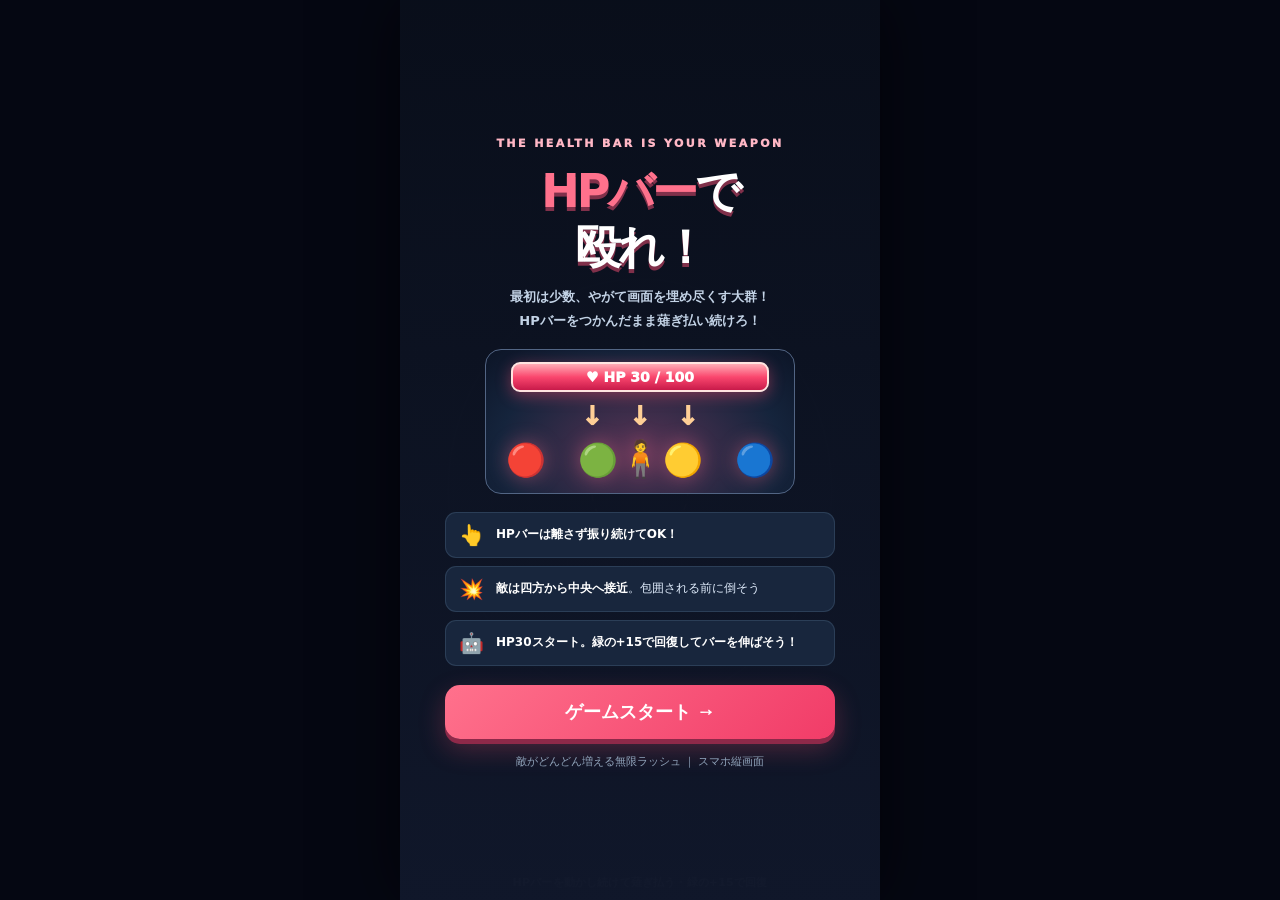
==== index.html @ 050513a8 "Replace fixed waves with escalating endless swarms and HP pickups" ====
<!doctype html>
<html lang="ja">
<head>
<meta charset="utf-8">
<meta name="viewport" content="width=device-width,initial-scale=1,minimum-scale=1,maximum-scale=1,user-scalable=no,viewport-fit=cover">
<meta name="theme-color" content="#0b1024">
<meta name="description" content="画面中央の主人公を四方八方から囲む36〜60体の敵を、上部HPバーをつかんで薙ぎ払う縦画面アクション。">
<title>HPバーで殴れ！</title>
<style>
:root{font-family:system-ui,-apple-system,"Hiragino Kaku Gothic ProN","Noto Sans JP",sans-serif;color-scheme:dark}
*{box-sizing:border-box;-webkit-tap-highlight-color:transparent}
html,body{margin:0;width:100%;height:100%;overflow:hidden;background:#050712}
body{display:grid;place-items:center}
.shell{width:min(100vw,480px);height:100vh;height:100dvh;position:relative;overflow:hidden;background:#10182b;isolation:isolate;touch-action:none;user-select:none;-webkit-user-select:none;box-shadow:0 0 65px #0009}
canvas{position:absolute;inset:0;display:block;width:100%;height:100%;touch-action:none}
.hud{position:absolute;z-index:3;top:0;left:0;right:0;padding:calc(env(safe-area-inset-top,0px) + 12px) 15px 0;pointer-events:none}
.hud-top{display:flex;justify-content:space-between;align-items:center;gap:8px}
.logo{font-weight:1000;letter-spacing:.03em;color:#fff3f3;font-size:16px;text-shadow:0 2px 0 #a63854}
.actions{display:flex;gap:7px;pointer-events:auto}
.icon{border:1px solid #6b7f9b80;background:#15243be6;border-radius:12px;color:#eef5ff;font-size:17px;width:40px;height:39px;cursor:pointer;touch-action:manipulation}
.icon:active{transform:scale(.94)}
.chips{display:flex;gap:5px;margin-top:8px;justify-content:space-between}
.chip{border:1px solid #506c896d;background:#0a1625bd;border-radius:9px;padding:5px 7px;font-size:11px;color:#a7bbd1;font-weight:850;white-space:nowrap}
.chip strong{color:#fff4e3;font-size:13px;font-variant-numeric:tabular-nums}
.bottom-hint{position:absolute;z-index:2;left:6px;right:6px;bottom:calc(env(safe-area-inset-bottom,0px) + 10px);font-size:11px;letter-spacing:.015em;color:#e4eafd8f;text-align:center;pointer-events:none;font-weight:750}
.toast{position:absolute;z-index:5;top:40%;left:12px;right:12px;text-align:center;color:#fff4c4;font-size:19px;font-weight:1000;text-shadow:0 2px 3px #111,0 0 18px #f36a9c;opacity:0;transition:opacity .15s;pointer-events:none}
.toast.show{opacity:1}
.overlay{position:absolute;z-index:10;inset:0;display:flex;justify-content:center;align-items:center;overflow-y:auto;background:linear-gradient(180deg,#090e1af7,#10172afa);padding:30px 20px calc(env(safe-area-inset-bottom,0px) + 22px)}
.overlay[hidden]{display:none}
.card{width:100%;max-width:390px;text-align:center}
.eyebrow{letter-spacing:.22em;color:#ffb7c5;font-size:11px;font-weight:950}
h1{font-size:clamp(33px,10.3vw,46px);line-height:1.22;letter-spacing:-.065em;margin:13px 0 10px;color:#fff;text-shadow:0 4px 0 #80304a}
h1 em{color:#ff718c;font-style:normal}
.tagline{color:#c3d3e6;font-size:13px;font-weight:750;line-height:1.8;margin:0 0 17px}
.preview{height:145px;max-width:310px;margin:0 auto 18px;border-radius:16px;background:radial-gradient(ellipse at 50% 70%,#583354,#15243c 65%,#0c1426);border:1px solid #526584;position:relative;overflow:hidden}
.preview-hp{height:30px;position:absolute;left:8%;right:8%;top:12px;border:2px solid #ffe4e0;border-radius:9px;background:linear-gradient(#ffadb6,#fa476e 50%,#c81a4a);box-shadow:0 4px 15px #eb476677;color:#fff;display:grid;place-items:center;font-weight:1000;font-size:14px}
.preview-arrow{position:absolute;left:50%;top:49px;transform:translateX(-50%);color:#ffcf96;font-weight:950;font-size:26px}
.preview-boss{position:absolute;bottom:9px;left:50%;transform:translateX(-50%);font-size:54px;filter:drop-shadow(0 0 10px #ff6f8b6a)}
.how{display:grid;gap:8px;margin-bottom:19px;text-align:left}
.how-row{display:flex;align-items:center;gap:10px;padding:10px;border-radius:11px;background:#18263d;border:1px solid #49617e66}
.how-row span{font-size:20px;width:30px;text-align:center}
.how-row p{margin:0;color:#dfebfb;font-size:12px;line-height:1.45}
.how-row strong{color:#fff}
.main-button{width:100%;border:0;border-radius:15px;padding:15px 10px;background:linear-gradient(135deg,#ff718c,#f13c68);color:#fff;font-weight:1000;font-size:18px;box-shadow:0 5px 0 #8e2949,0 10px 26px #ff527044;cursor:pointer;touch-action:manipulation}
.main-button:active{transform:translateY(3px);box-shadow:0 2px 0 #8e2949}
.main-button:focus-visible,.icon:focus-visible{outline:3px solid #fff;outline-offset:2px}
.sub{font-size:11px;line-height:1.65;color:#91a5bc;margin:14px 0 0}
.result-title{font-size:36px;font-weight:1000;margin:12px 0 8px}
.result-score{font-size:52px;color:#ffd18b;font-weight:1000;font-variant-numeric:tabular-nums;margin:0 0 14px}
.result-detail{font-size:14px;line-height:1.9;color:#d6e4f2;margin:0 0 22px}
@media(max-height:650px){.overlay{align-items:flex-start;padding-top:23px}.preview{height:102px;margin-bottom:10px}.preview-boss{font-size:37px}.preview-arrow{top:36px;font-size:20px}.preview-hp{height:23px;font-size:11px;top:8px}h1{font-size:33px;margin:7px 0}.tagline{margin-bottom:10px}.how{gap:5px;margin-bottom:13px}.how-row{padding:7px}.sub{margin-top:10px}}
@media(prefers-reduced-motion:reduce){.toast{transition:none}}
</style>
</head>
<body>
<main class="shell" id="shell" aria-label="HPバーで殴れ！">
<canvas id="game" aria-label="画面上部のHPバーを指でつかんで、中央の主人公を囲む敵の大群を薙ぎ払うゲーム"></canvas>
<header class="hud" id="hud" hidden>
  <div class="hud-top"><div class="logo">HPバーで殴れ！</div><div class="actions">
    <button class="icon" id="sound" aria-label="効果音切替">♪</button>
    <button class="icon" id="pause" aria-label="一時停止">Ⅱ</button>
  </div></div>
  <div class="chips"><div class="chip">撃破 <strong id="time">0</strong> 体</div><div class="chip" id="stage-chip">STAGE <strong id="stage">1/5</strong></div><div class="chip">敵 <strong id="enemy-count">0</strong> 体</div></div>
</header>
<div class="bottom-hint" id="foot">HPバーを動かし続けて薙ぎ払う・緑の+15で回復</div>
<div class="toast" id="toast" role="status" aria-live="polite"></div>
<section class="overlay" id="menu" aria-labelledby="title">
 <div class="card">
  <div class="eyebrow">THE HEALTH BAR IS YOUR WEAPON</div>
  <h1 id="title"><em>HPバー</em>で<br>殴れ！</h1>
  <p class="tagline">最初は少数、やがて画面を埋め尽くす大群！<br>HPバーをつかんだまま薙ぎ払い続けろ！</p>
  <div class="preview" aria-hidden="true"><div class="preview-hp">♥ HP 30 / 100</div><div class="preview-arrow">↓　↓　↓</div><div class="preview-boss" style="font-size:32px;bottom:10px;white-space:nowrap">🔴　🟢<span style="font-size:36px">🧍</span>🟡　🔵</div></div>
  <div class="how">
   <div class="how-row"><span>👆</span><p><strong>HPバーは離さず振り続けてOK！</strong></p></div>
   <div class="how-row"><span>💥</span><p><strong>敵は四方から中央へ接近</strong>。包囲される前に倒そう</p></div>
   <div class="how-row"><span>🤖</span><p><strong>HP30スタート。緑の+15で回復してバーを伸ばそう！</strong></p></div>
  </div>
  <button class="main-button" id="start">ゲームスタート →</button>
  <p class="sub">敵がどんどん増える無限ラッシュ ｜ スマホ縦画面</p>
 </div>
</section>
<section class="overlay" id="result" hidden aria-live="polite">
 <div class="card">
  <div class="eyebrow" id="result-label">BATTLE COMPLETE</div>
  <div class="result-title" id="result-title">撃破成功！</div>
  <div class="result-score" id="score">0</div>
  <p class="result-detail" id="result-detail"></p>
  <button class="main-button" id="retry">もう一度あそぶ →</button>
  <p class="sub" id="best"></p>
 </div>
</section>
<section class="overlay" id="paused" hidden>
 <div class="card"><div class="eyebrow">PAUSED</div><div class="result-title">一時停止</div>
 <p class="result-detail">HPバーは画面上部に戻っています。</p>
 <button class="main-button" id="resume">戦闘に戻る →</button></div>
</section>
</main>
<script>
(() => {
"use strict";
const $ = (id) => document.getElementById(id);
const canvas = $("game");
const shell = $("shell");
const ctx = canvas.getContext("2d",{alpha:false});
const clamp=(v,min,max)=>Math.max(min,Math.min(max,v));
const lerp=(a,b,t)=>a+(b-a)*t;
const TAU=Math.PI*2;
const rand=(a,b)=>a+Math.random()*(b-a);
// 経過時間によって段階的に敵の補充速度と同時出現上限を増やす。最終段階以降は無限。
const WAVES=[
 {name:"群れの予兆",from:0, interval:.72,batch:3,cap:48,speed:.034},
 {name:"敵が押し寄せる",from:18,interval:.62,batch:5,cap:70,speed:.040},
 {name:"止まらない大群",from:40,interval:.51,batch:6,cap:90,speed:.046},
 {name:"包囲の嵐",from:68,interval:.44,batch:7,cap:115,speed:.052},
 {name:"無限ラッシュ",from:100,interval:.38,batch:8,cap:135,speed:.056}
];
const TYPES={
 runner:{color:"#75c6ff",label:"高速",hp:42,speed:1.15,damage:3},
 gunner:{color:"#ff6b8b",label:"砲撃",hp:48,speed:.67,damage:4},
 medic:{color:"#b993ff",label:"回復",hp:55,speed:.6,damage:3},
 guard:{color:"#ffd07a",label:"装甲",hp:90,speed:.88,damage:4}
};
const MAX_HP=100;
const START_HP=30;
let W=390,H=844,dpr=1,last=0,mode="menu",g=null,audio=null,sound=true,toastUntil=0,best=0;
try{best=Number(localStorage.getItem("hpbar-surround-best"))||0;}catch{}

// プレイヤーを戦場の中心に固定し、上部のHPバーに手が届く領域を確保する。
function center(){return {x:W/2,y:H*.545};}
function homeY(){return clamp(H*.17,125,150);}
function barWidth(){return Math.min(W-34,101+(g.hp/100)*Math.min(232,W*.58));}
function ringRadii(){return {x:W*.425,y:Math.min(H*.25,Math.max(93,H*.545-homeY()-75))};}
function living(){return g.enemies.filter(e=>e.hp>0);}
function remaining(){return g.enemies.length;}

// 四方八方の外周から不規則な間隔で生み出す。生存敵数はあらかじめ決めない。
function createEnemy(angle){
 const id=g.nextEnemyId++;
 const choice=Math.random();
 const kind=choice<.64?"runner":choice<.83?"gunner":choice<.94?"guard":"medic";
 const config=TYPES[kind],maxHp=config.hp+g.wave*5;
 const enemy={id,kind,angle,radius:1.19+rand(0,.22),
  hp:maxHp,maxHp,phase:rand(0,TAU),invuln:0,flash:0,
  nextAction:rand(2.2,4.4),x:0,y:0};
 positionEnemy(enemy);
 return enemy;
}

// 同じ方向に群れが固まる瞬間と、全周から押し寄せる瞬間を交互に作る。
function spawnBatch(){
 const stage=WAVES[g.wave];
 if(remaining()>=stage.cap)return;
 const cluster=rand(0,TAU),isCluster=g.spawnBatchIndex%3!==0;
 for(let i=0;i<stage.batch&&remaining()<stage.cap;i++){
  const angle=isCluster?cluster+rand(-.60,.60):rand(0,TAU);
  g.enemies.push(createEnemy(angle));
  g.spawned++;
 }
 g.spawnBatchIndex++;
 g.peakAlive=Math.max(g.peakAlive,remaining());
}

// 敵は中央の主人公に向かって前進し、画面外へ飛び出さない。
function positionEnemy(e){
 const c=center(),r=ringRadii(),sway=Math.sin((g?.elapsed||0)*1.1+e.phase)*.014;
 const ring=e.radius+sway;
 e.x=clamp(c.x+Math.cos(e.angle)*r.x*ring,10,W-10);
 e.y=clamp(c.y+Math.sin(e.angle)*r.y*ring,homeY()+58,H-22);
}

// 端末回転・画面サイズ変更時にUIと敵の包囲円を再配置する。
function resize(){
 const rect=shell.getBoundingClientRect();
 W=Math.max(200,rect.width);H=Math.max(360,rect.height);
 dpr=Math.min(devicePixelRatio||1,2.5);
 canvas.width=Math.round(W*dpr);canvas.height=Math.round(H*dpr);
 ctx.setTransform(dpr,0,0,dpr,0,0);
 if(g){
  g.hero=center();g.bar.x=W/2;g.bar.y=homeY();g.bar.grabbed=false;g.bar.pointerId=null;
  g.enemies.forEach(positionEnemy);
 }
}
window.addEventListener("resize",resize,{passive:true});
resize();

// 外部素材を使わず、端末の音声再生制限に合わせて効果音を生成する。
function tone(freq,length=.1,type="triangle",volume=.07,end=0){
 if(!sound||!audio)return;
 try{
  const now=audio.currentTime,osc=audio.createOscillator(),gain=audio.createGain();
  osc.type=type;osc.frequency.setValueAtTime(freq,now);
  if(end>0)osc.frequency.exponentialRampToValueAtTime(end,now+length);
  gain.gain.setValueAtTime(volume,now);gain.gain.exponentialRampToValueAtTime(.0001,now+length);
  osc.connect(gain);gain.connect(audio.destination);osc.start(now);osc.stop(now+length+.01);
 }catch{}
}
function vibrate(n){try{navigator.vibrate?.(n);}catch{}}

// 戦闘状況を短時間だけ通知し、邪魔になる恒久的な説明を表示しない。
function toast(text,seconds=1){
 $("toast").textContent=text;$("toast").classList.add("show");
 toastUntil=performance.now()+seconds*1000;
}

// ステージ、HP、攻撃判定を初期化し、全方向からの包囲状態を作る。
function fresh(){
 const game={wave:0,elapsed:0,hp:START_HP,hero:center(),
  enemies:[],spawned:0,peakAlive:0,nextEnemyId:0,spawnTimer:.18,spawnBatchIndex:0,
  defeated:0,hits:0,blocks:0,healsCollected:0,
  score:0,combo:0,maxCombo:0,lastHit:-99,medicHeals:0,guardBlocks:0,
  intro:3.7,invuln:0,lowHpNotified:false,
  bar:{x:W/2,y:homeY(),angle:0,vx:0,vy:0,at:0,grabbed:false,pointerId:null,dx:0,dy:0,
   grabCount:0,releaseCount:0},
  bullets:[],particles:[],floats:[],shake:0,flash:0,pickups:[],pickupTimer:6.5};
 g=game;return game;
}

// 新しい一戦を開始する。キャラクターは画面中心に固定し、プレイヤーはHPバーだけを操作する。
function start(){
 if(!audio&&(window.AudioContext||window.webkitAudioContext)){
  try{audio=new (window.AudioContext||window.webkitAudioContext)();}catch{}
 }
 audio?.resume?.().catch(()=>{});
 fresh();mode="playing";
 ["menu","result","paused"].forEach(id=>$(id).hidden=true);
 $("hud").hidden=false;$("foot").hidden=false;
 tone(390,.14,"triangle",.07,650);
}

// 一時停止時は触っていたHPバーを安全に離し、ポーズ画面から再開できるようにする。
function pause(){
 if(mode!=="playing")return;
 mode="paused";g.bar.grabbed=false;g.bar.pointerId=null;$("paused").hidden=false;
}
function resume(){
 if(mode!=="paused")return;
 mode="playing";$("paused").hidden=true;last=performance.now();
}

// 全波制覇または敗北で結果を表示し、スコアを端末内に保存する。
function finish(won,reason=""){
 if(mode!=="playing")return;
 mode=won?"win":"lose";g.bar.grabbed=false;
 if(won)g.score+=Math.ceil(g.hp)*30;
 if(g.score>best){best=g.score;try{localStorage.setItem("hpbar-surround-best",String(best));}catch{}}
 $("result").hidden=false;$("foot").hidden=true;
 $("result-label").textContent=won?"UNLIMITED SIEGE":"GAME OVER";
 $("result-title").textContent=won?"大群を制圧！":"ゲームオーバー";
 $("score").textContent=g.score.toLocaleString("ja-JP");
 $("result-detail").textContent=won?
  "撃破 "+g.defeated+"体・生存 "+Math.floor(g.elapsed)+"秒":
  reason+" ／ "+Math.floor(g.elapsed)+"秒生存・撃破 "+g.defeated+"体";
 $("best").textContent="BEST SCORE： "+best.toLocaleString("ja-JP");
 tone(won?700:230,.26,won?"triangle":"sawtooth",.11,won?950:80);
}
$("start").addEventListener("click",start);
$("retry").addEventListener("click",start);
$("pause").addEventListener("click",pause);
$("resume").addEventListener("click",resume);
$("sound").addEventListener("click",()=>{sound=!sound;$("sound").textContent=sound?"♪":"×";if(sound)tone(670,.08);});
document.addEventListener("visibilitychange",()=>{if(document.hidden)pause();});
window.addEventListener("keydown",e=>{if(e.code==="Space"||e.code==="Escape"){
 e.preventDefault();if(mode==="playing")pause();else if(mode==="paused")resume();
}});

// 画面座標とバーの実際の表示位置を使い、バー以外のタッチを無視する。
function cursor(ev){
 const r=canvas.getBoundingClientRect();
 return {x:ev.clientX-r.left,y:ev.clientY-r.top};
}
function distanceToSegment(px,py,ax,ay,bx,by){
 const dx=bx-ax,dy=by-ay,length=dx*dx+dy*dy||1;
 const t=clamp(((px-ax)*dx+(py-ay)*dy)/length,0,1);
 return Math.hypot(px-ax-t*dx,py-ay-t*dy);
}
function endpoints(x=g.bar.x,y=g.bar.y,angle=g.bar.angle){
 const r=barWidth()/2,c=Math.cos(angle),s=Math.sin(angle);
 return {ax:x-r*c,ay:y-r*s,bx:x+r*c,by:y+r*s};
}
function onBar(x,y){
 const a=endpoints();
 return distanceToSegment(x,y,a.ax,a.ay,a.bx,a.by)<30;
}
canvas.addEventListener("pointerdown",ev=>{
 if(mode!=="playing"||g.bar.grabbed)return;
 const p=cursor(ev);
 if(!onBar(p.x,p.y))return;
 ev.preventDefault();
 const b=g.bar;b.grabbed=true;b.pointerId=ev.pointerId;
 b.dx=b.x-p.x;b.dy=b.y-p.y;b.at=performance.now();b.vx=b.vy=0;b.grabCount++;
 g.intro=0;$("foot").hidden=true;
 canvas.setPointerCapture?.(ev.pointerId);
 tone(490,.05,"triangle",.045,720);
});

// HPバーのドラッグで通過した矩形と敵の衝突を連続サンプリングし、複数同時ヒットを許可する。
canvas.addEventListener("pointermove",ev=>{
 if(mode!=="playing"||!g.bar.grabbed||ev.pointerId!==g.bar.pointerId)return;
 ev.preventDefault();
 const p=cursor(ev),b=g.bar,now=performance.now();
 const elapsed=clamp((now-b.at)/1000,0,.5);
 const dt=clamp(elapsed,.009,.09),ox=b.x,oy=b.y;
 const nx=clamp(p.x+b.dx,8,W-8),ny=clamp(p.y+b.dy,65,H-18);
 b.vx=clamp((nx-ox)/dt,-2800,2800);b.vy=clamp((ny-oy)/dt,-2800,2800);
 b.x=nx;b.y=ny;b.at=now;b.angle=clamp(b.vx/2900,-.26,.26);
 const speed=Math.hypot(b.vx,b.vy);
 if(speed<120){
  // アイテム取得は攻撃速度と無関係。そっと触れるだけでも回復できる。
  const half=barWidth()/2;
  for(let i=g.pickups.length-1;i>=0;i--){
   const orb=g.pickups[i];
   if(g.hp<MAX_HP&&contactsPickup(orb,ox,oy,nx,ny,half)){
    g.pickups.splice(i,1);heal(orb);
   }
  }
  return;
 }
 const half=barWidth()/2;
 const contacts=[];
 for(const enemy of living()){
  if(enemy.invuln>0)continue;
  // 実際の棒の軌跡に沿って、最初に触れる時刻を調べる。
  for(let i=0;i<=5;i++){
   const t=i/5,x=lerp(ox,nx,t),y=lerp(oy,ny,t);
   const angle=b.angle*t,dx=Math.cos(angle)*half,dy=Math.sin(angle)*half;
   const dist=distanceToSegment(enemy.x,enemy.y,x-dx,y-dy,x+dx,y+dy);
   if(dist<enemySize()+13){contacts.push({enemy,t,dist});break;}
  }
 }
 contacts.sort((a,c)=>a.t-c.t||a.dist-c.dist);
 // ヒット数を制限せず、接触順に敵を薙ぎ払う。各敵の短い無敵時間だけで多重判定を防ぐ。
 for(const {enemy} of contacts){
  if(!g.bar.grabbed)break;
  hitEnemy(enemy,speed,b.vx,b.vy);
 }
 // 回復アイテムは指で動かしたバーの実際の軌道で取得する。
 for(let i=g.pickups.length-1;i>=0;i--){
  const orb=g.pickups[i];
  const hit=contactsPickup(orb,ox,oy,nx,ny,half);
  if(hit&&g.hp<MAX_HP){g.pickups.splice(i,1);heal(orb);}
 }
});
function release(ev){
 if(!g||ev.pointerId!==g.bar.pointerId)return;
 g.bar.grabbed=false;g.bar.pointerId=null;g.bar.vx=g.bar.vy=0;g.bar.releaseCount++;
 if(canvas.hasPointerCapture?.(ev.pointerId))canvas.releasePointerCapture(ev.pointerId);
}
canvas.addEventListener("pointerup",release);
canvas.addEventListener("pointercancel",release);

// 小型端末でも敵が点にならない最小半径を維持し、画面密度に応じてサイズを調整する。
function enemySize(){return clamp(W*.029,8.5,12);}

// 盾に対する縦攻撃は軽減し、側面からの横振りでは複数体を一掃できる。
function hitEnemy(e,speed,vx,vy){
 if(e.hp<=0||e.invuln>0||mode!=="playing")return false;
 const shield=e.kind==="guard"&&Math.abs(vx)<Math.abs(vy)*.9;
 let damage=Math.round(clamp(40+speed*.031,42,100));
 if(shield){damage=Math.max(12,Math.round(damage*.28));g.guardBlocks++;}
 e.hp=Math.max(0,e.hp-damage);e.invuln=.145;e.flash=.13;
 // ノックバックで一掃した方向の敵が押し戻され、敵の密集を緩和する。
 e.radius=clamp(e.radius+.045,.14,1.45);
 g.hits++;g.combo=g.elapsed-g.lastHit<2?g.combo+1:1;
 g.maxCombo=Math.max(g.maxCombo,g.combo);g.lastHit=g.elapsed;
 g.score+=damage*8+Math.min(g.combo,16)*45;g.shake=5;g.flash=.06;
 spray(e.x,e.y,TYPES[e.kind].color,6,125);
 if(shield&&g.guardBlocks%3===1)floatText(e.x,e.y-15,"防御","#ffcc80",12);
 if(!shield&&g.hits%4===0)floatText(e.x,e.y-15,"-"+damage,"#fff0cd",13);
 tone(165,.075,"triangle",.045,85);
 if(e.hp===0){
  g.defeated++;g.score+=200;
  // 撃破による自動回復は廃止。回復は落ちているアイテムを狙い取ったときのみ。
  if(g.defeated%11===0)dropPickup(e.x,e.y);
  spray(e.x,e.y,"#ffeec6",12,150);
  tone(540,.085,"triangle",.07,790);
  // 敵が全滅しても戦闘は止まらず、次の増援が流入する。
 }
 return true;
}

// 一定時間ごとに難度だけ上がる。出現は止めず、HPも勝手に全回復させない。
function advanceStage(){
 if(g.wave>=WAVES.length-1)return;
 if(g.elapsed<WAVES[g.wave+1].from)return;
 g.wave++;
 toast("STAGE "+(g.wave+1)+"　"+WAVES[g.wave].name,1.3);
 tone(700,.19,"triangle",.085,1120);
}

// 敵の倒れた位置や中央付近へ緑の回復アイテムを落とし、HPバーで回収させる。
function dropPickup(x,y){
 if(g.pickups.length>=5)return;
 const c=center();
 const px=clamp(lerp(x,c.x,.4),32,W-32);
 const py=clamp(lerp(y,c.y,.3),homeY()+85,H-36);
 g.pickups.push({x:px,y:py,life:15,value:15});
}

// ドラッグ中のHPバーが通過した経路と回復アイテムとの接触を判定する。
function contactsPickup(item,x1,y1,x2,y2,half){
 for(let k=0;k<=8;k++){
  const t=k/8,cx=lerp(x1,x2,t),cy=lerp(y1,y2,t);
  if(distanceToSegment(item.x,item.y,cx-half,cy,cx+half,cy)<21)return true;
 }
 return false;
}

// ランナーは接近し、射手は離れた場所から狙い、回復役は周辺の敵を支える。
function act(e){
 if(e.kind==="medic"){
  let total=0;
  for(const ally of living()){
   if(ally===e)continue;
   if(Math.hypot(e.x-ally.x,e.y-ally.y)>117)continue;
   const gain=Math.min(ally.maxHp-ally.hp,18+g.wave*3);
   if(gain>0){ally.hp+=gain;total+=gain;}
  }
  if(total>0){g.medicHeals++;spray(e.x,e.y,"#8bffbb",9,90);floatText(e.x,e.y-16,"+",TYPES.medic.color,14);}
  e.nextAction=3.5;
  return;
 }
 if(e.kind==="runner"){
  e.radius=clamp(e.radius-.045,.085,1.5);
  e.nextAction=3.3;
  return;
 }
 // 全射手が同時に発射しないよう各敵の独立タイマーを利用する。
 if(g.bullets.length<65){
  const a=Math.atan2(g.hero.y-e.y,g.hero.x-e.x);
  const v=140+g.wave*10;
  g.bullets.push({x:e.x,y:e.y,vx:Math.cos(a)*v,vy:Math.sin(a)*v,
   r:5.6,life:3.7});
 }
 e.nextAction=e.kind==="gunner"?3.1-g.wave*.1:4.0;
}

// 四方八方から円周内へ徐々に接近し、主人公へ達した敵を外へ押し戻して被弾を発生させる。
function updateEnemies(dt){
 for(const e of living()){
  e.invuln=Math.max(0,e.invuln-dt);e.flash=Math.max(0,e.flash-dt);
  const cfg=TYPES[e.kind],speed=WAVES[g.wave].speed*cfg.speed;
  e.radius=Math.max(.085,e.radius-dt*speed);
  e.angle+=Math.sin(g.elapsed*.5+e.phase)*dt*.045;
  positionEnemy(e);
  if(Math.hypot(e.x-g.hero.x,e.y-g.hero.y)<26){
   if(g.invuln<=0)hurt(cfg.damage+g.wave);
   e.radius=Math.max(e.radius,.58);positionEnemy(e);
  }
  e.nextAction-=dt;
  if(e.nextAction<=0)act(e);
 }
}

// 被弾によるHP減少はHPバーの長さにも連動し、攻撃できる面積が小さくなる。
function hurt(damage){
 if(g.invuln>0||mode!=="playing")return;
 g.hp=Math.max(0,g.hp-damage);g.invuln=.98;g.combo=0;g.shake=8;g.flash=.21;
 spray(g.hero.x,g.hero.y,"#ff7d97",13,125);
 floatText(g.hero.x,g.hero.y-35,"-"+damage,"#ff829d",17);
 tone(160,.16,"sawtooth",.1,75);
 if(g.hp<=15&&!g.lowHpNotified){
  g.lowHpNotified=true;toast("HPバーが短くなった！",.9);
 }
 if(g.hp<=0)finish(false,"HPが0になった");
}

// 回復アイテムをHPバーで回収したときだけHPが増え、棒の長さも伸びる。
function heal(orb){
 if(g.hp>=MAX_HP)return;
 const before=g.hp;
 g.hp=Math.min(MAX_HP,g.hp+orb.value);
 g.healsCollected++;
 spray(orb.x,orb.y,"#82f9b8",13,135);
 floatText(orb.x,orb.y,"HP +"+(g.hp-before),"#91ffbb",18);
 tone(650,.17,"sine",.12,1070);
}

// エフェクトを必要な個数に制限して多数の敵でも性能を保つ。
function spray(x,y,color,n,power){
 for(let i=0;i<n;i++){
  if(g.particles.length>145)g.particles.shift();
  const angle=rand(0,TAU),v=rand(power*.3,power);
  g.particles.push({x,y,vx:Math.cos(angle)*v,vy:Math.sin(angle)*v,life:rand(.18,.50),color});
 }
}
function floatText(x,y,text,color,size=15){
 if(g.floats.length>36)g.floats.shift();
 g.floats.push({x,y,text,color,size,life:.6});
}

// 時間とともに次々に敵を補充し続ける無限戦闘。固定人数の撃破待ちはない。
function update(dt){
 if(mode!=="playing"||!g)return;
 g.elapsed+=dt;
 advanceStage();
 g.invuln=Math.max(0,g.invuln-dt);
 g.shake=Math.max(0,g.shake-dt*38);
 g.flash=Math.max(0,g.flash-dt*3);
 g.intro=Math.max(0,g.intro-dt);
 if(g.intro<=0)$("foot").hidden=true;
 if(!g.bar.grabbed){
  const k=clamp(dt*11,0,1);
  g.bar.x=lerp(g.bar.x,W/2,k);
  g.bar.y=lerp(g.bar.y,homeY(),k);
  g.bar.angle=lerp(g.bar.angle,0,k);
 }else if(performance.now()-g.bar.at>100){g.bar.vx=g.bar.vy=0;}
 g.spawnTimer-=dt;
 if(g.spawnTimer<=0){
  spawnBatch();
  g.spawnTimer+=WAVES[g.wave].interval;
  if(g.spawnTimer<0)g.spawnTimer=0;
 }
 updateEnemies(dt);
 // 生きている敵だけに絞り、長時間戦闘してもオブジェクトが増え続けないようにする。
 g.enemies=g.enemies.filter(e=>e.hp>0);
 const seg=g.bar.grabbed?endpoints():null;
 for(let i=g.bullets.length-1;i>=0;i--){
  const b=g.bullets[i];
  b.x+=b.vx*dt;b.y+=b.vy*dt;b.life-=dt;
  if(b.life<=0||b.x<-20||b.x>W+20||b.y<homeY()+55||b.y>H+20){
   g.bullets.splice(i,1);continue;
  }
  if(seg&&distanceToSegment(b.x,b.y,seg.ax,seg.ay,seg.bx,seg.by)<b.r+13){
   g.blocks++;g.score+=80;spray(b.x,b.y,"#94e8ff",6,85);
   g.bullets.splice(i,1);continue;
  }
  if(Math.hypot(b.x-g.hero.x,b.y-g.hero.y)<21){
   g.bullets.splice(i,1);hurt(3+Math.floor(g.wave/2));
  }
 }
 // 時間経過でもアイテムを支給するが、HPは自動回復しない。
 g.pickupTimer-=dt;
 if(g.pickupTimer<=0){
  if(g.pickups.length<4){
   const c=center(),a=rand(0,TAU),distance=rand(45,100);
   dropPickup(c.x+Math.cos(a)*distance,c.y+Math.sin(a)*distance);
  }
  g.pickupTimer=8.0;
 }
 for(let i=g.pickups.length-1;i>=0;i--){
  g.pickups[i].life-=dt;
  if(g.pickups[i].life<=0)g.pickups.splice(i,1);
 }
 if(g.combo>0&&g.elapsed-g.lastHit>2)g.combo=0;
 for(let i=g.particles.length-1;i>=0;i--){
  const p=g.particles[i];p.x+=p.vx*dt;p.y+=p.vy*dt;
  p.vx*=Math.max(0,1-dt*2.8);p.vy*=Math.max(0,1-dt*2.8);
  p.life-=dt;if(p.life<=0)g.particles.splice(i,1);
 }
 for(let i=g.floats.length-1;i>=0;i--){
  const p=g.floats[i];p.life-=dt;p.y-=dt*39;
  if(p.life<=0)g.floats.splice(i,1);
 }
 $("time").textContent=String(g.defeated);
 $("stage").textContent=(g.wave+1)+"/"+WAVES.length;
 $("enemy-count").textContent=String(remaining());
}

// 角丸を使用したUIと敵の描画に外部画像を必要としない。
function roundRect(x,y,w,h,r,fill,stroke=null,line=1){
 if(w<=0||h<=0)return;
 ctx.beginPath();ctx.roundRect(x,y,w,h,Math.min(r,w/2,h/2));
 if(fill){ctx.fillStyle=fill;ctx.fill();}
 if(stroke){ctx.strokeStyle=stroke;ctx.lineWidth=line;ctx.stroke();}
}
function glow(x,y,r,color){
 const grd=ctx.createRadialGradient(x,y,0,x,y,r);
 grd.addColorStop(0,color);grd.addColorStop(1,"transparent");
 ctx.fillStyle=grd;ctx.fillRect(x-r,y-r,r*2,r*2);
}

// 四方からの包囲が読めるよう中心の防衛圏と外周の危険ゾーンを描画する。
function drawArena(){
 const bg=ctx.createLinearGradient(0,0,0,H);
 bg.addColorStop(0,"#070e21");bg.addColorStop(.49,"#1b2840");bg.addColorStop(1,"#091326");
 ctx.fillStyle=bg;ctx.fillRect(0,0,W,H);
 const c=center(),r=ringRadii();
 glow(c.x,c.y,180,"#5f89d11f");
 ctx.strokeStyle="#8da8d517";ctx.lineWidth=1;
 for(let x=16;x<W;x+=38){ctx.beginPath();ctx.moveTo(x,homeY()+48);ctx.lineTo(x,H);ctx.stroke();}
 for(let y=homeY()+48;y<H;y+=38){ctx.beginPath();ctx.moveTo(0,y);ctx.lineTo(W,y);ctx.stroke();}
 ctx.save();ctx.strokeStyle="#acc6f026";ctx.lineWidth=1.5;
 ctx.beginPath();ctx.ellipse(c.x,c.y,r.x*.94,r.y*.94,0,0,TAU);ctx.stroke();
 ctx.setLineDash([6,8]);ctx.strokeStyle="#ffb5c15a";
 ctx.beginPath();ctx.arc(c.x,c.y,48,0,TAU);ctx.stroke();ctx.restore();
}

// 小さい敵30体以上でも識別できるよう色・形・記号を分け、余計なラベルを省く。
function drawEnemies(){
 const radius=enemySize();
 for(const e of living()){
  const t=TYPES[e.kind],flash=e.flash>0,ready=e.nextAction<.55;
  ctx.save();ctx.translate(e.x,e.y);
  if(ready)glow(0,0,radius*2.5,t.color+"7d");
  if(flash)glow(0,0,radius*2.7,"#ffffff83");
  ctx.fillStyle="#07102098";ctx.beginPath();ctx.ellipse(0,radius+5,radius*1.12,4,0,0,TAU);ctx.fill();
  ctx.strokeStyle=flash?"#fff":t.color;ctx.lineWidth=2;
  if(e.kind==="guard"){
   ctx.fillStyle="#d29d53";ctx.beginPath();
   ctx.moveTo(0,-radius*1.28);ctx.lineTo(radius*.88,-radius*.35);
   ctx.lineTo(radius*.63,radius);ctx.lineTo(0,radius*1.27);
   ctx.lineTo(-radius*.63,radius);ctx.lineTo(-radius*.88,-radius*.35);
   ctx.closePath();ctx.fill();ctx.stroke();
   ctx.strokeStyle="#ffeaab";ctx.lineWidth=2.4;
   ctx.beginPath();ctx.moveTo(-radius*.55,-radius*.34);ctx.lineTo(radius*.55,-radius*.34);ctx.stroke();
  }else if(e.kind==="runner"){
   ctx.fillStyle="#325a9b";ctx.beginPath();
   ctx.moveTo(0,-radius*1.23);ctx.lineTo(radius*1.15,0);
   ctx.lineTo(0,radius*1.15);ctx.lineTo(-radius*1.15,0);
   ctx.closePath();ctx.fill();ctx.stroke();
  }else if(e.kind==="medic"){
   roundRect(-radius,-radius,radius*2,radius*2,radius*.40,"#6941a7","#e5d1ff",2);
   ctx.fillStyle="#f4e8ff";ctx.fillRect(-2,-radius*.63,4,radius*1.26);
   ctx.fillRect(-radius*.63,-2,radius*1.26,4);
  }else{
   roundRect(-radius,-radius,radius*2,radius*2,radius*.44,"#a43057","#ff9ab0",2);
   ctx.fillStyle="#ffccd5";ctx.fillRect(-radius*.8,-3,radius*1.6,6);
  }
  if(e.kind!=="medic"){
   ctx.fillStyle="#fff";ctx.beginPath();ctx.arc(-radius*.3,-1,2.2,0,TAU);
   ctx.arc(radius*.3,-1,2.2,0,TAU);ctx.fill();
  }
  ctx.restore();
  if(e.hp<e.maxHp||e.kind==="medic"){
   roundRect(e.x-radius,e.y+radius+4,radius*2,3,1.5,"#111d32");
   roundRect(e.x-radius,e.y+radius+4,radius*2*(e.hp/e.maxHp),3,1.5,t.color);
  }
  if(ready){
   ctx.strokeStyle=t.color+"b0";ctx.lineWidth=1.4;ctx.beginPath();
   ctx.arc(e.x,e.y,radius*1.5,0,TAU);ctx.stroke();
  }
 }
}

// 主人公を常に画面の中央で際立たせ、防衛圏へ侵入した敵の接触判定を見せる。
function drawHero(){
 const c=g.hero,r=22;
 glow(c.x,c.y,55,g.invuln>0?"#ff7b8a66":"#73b5fd50");
 ctx.save();ctx.translate(c.x,c.y);
 const hop=Math.sin(g.elapsed*7)*1.5;
 ctx.fillStyle="#061224ae";ctx.beginPath();ctx.ellipse(0,r+10,26,7,0,0,TAU);ctx.fill();
 roundRect(-13,r*.15+hop,11,17,5,"#406b90","#c1e7f7",1.8);
 roundRect(2,r*.15+hop,11,17,5,"#406b90","#c1e7f7",1.8);
 roundRect(-r,-r+hop,2*r,2*r,14,g.invuln>0&&Math.sin(g.elapsed*24)>0?"#ffa1b1":"#52b9dc","#d5f3ff",3);
 ctx.fillStyle="#f9ffff";ctx.beginPath();ctx.arc(-8,-5,5,0,TAU);ctx.arc(8,-5,5,0,TAU);ctx.fill();
 ctx.fillStyle="#122844";ctx.beginPath();ctx.arc(-7,-4,2,0,TAU);ctx.arc(9,-4,2,0,TAU);ctx.fill();
 ctx.strokeStyle="#153550";ctx.lineWidth=2.5;
 ctx.beginPath();ctx.arc(0,5,5,0,Math.PI);ctx.stroke();ctx.restore();
}

// 弾・回復コア・ヒット演出を重ね、同時表示数の上限でモバイルの描画負荷を抑える。
function drawEffects(){
 for(const b of g.bullets){
  ctx.fillStyle="#ffba86";ctx.beginPath();ctx.arc(b.x,b.y,b.r,0,TAU);ctx.fill();
  ctx.strokeStyle="#ff6688";ctx.lineWidth=1.6;ctx.stroke();
 }
 for(const o of g.pickups){
  const pulse=1+Math.sin(g.elapsed*6)*.15;
  glow(o.x,o.y,34*pulse,"#6dffc78c");
  ctx.fillStyle="#45d999";ctx.beginPath();ctx.arc(o.x,o.y,11*pulse,0,TAU);ctx.fill();
  ctx.fillStyle="#e1fff1";ctx.fillRect(o.x-2,o.y-7,4,14);
  ctx.fillRect(o.x-7,o.y-2,14,4);
  ctx.font="900 10px system-ui";ctx.textAlign="center";ctx.fillStyle="#e6ffef";
  ctx.fillText("+15",o.x,o.y-17);
 }
 for(const p of g.particles){
  ctx.globalAlpha=clamp(p.life*2,0,1);ctx.fillStyle=p.color;
  ctx.fillRect(p.x,p.y,3,3);
 }
 ctx.globalAlpha=1;
 for(const f of g.floats){
  ctx.globalAlpha=clamp(f.life/.6,0,1);ctx.textAlign="center";
  ctx.font="900 "+f.size+"px system-ui";
  ctx.strokeStyle="#0c1728";ctx.lineWidth=3;ctx.strokeText(f.text,f.x,f.y);
  ctx.fillStyle=f.color;ctx.fillText(f.text,f.x,f.y);
 }
 ctx.globalAlpha=1;
}

// 画面上のHPバーはキャラクターの武器ではなくUIそのものとして独立描画する。
function drawBar(){
 const y=homeY(),width=barWidth(),full=Math.min(W-34,101+Math.min(232,W*.58));
 const b=g.bar;
 roundRect(W/2-full/2,y-24,full,48,14,"#263249","#697e9d",2);
 ctx.save();ctx.translate(b.x,b.y);ctx.rotate(b.angle);
 if(b.grabbed&&Math.hypot(b.vx,b.vy)>140){ctx.shadowColor="#ff799a";ctx.shadowBlur=22;}
 roundRect(-width/2,-24,width,48,13,"#28192d","#fff0e5",3);
 const gradient=ctx.createLinearGradient(0,-19,0,19);
 gradient.addColorStop(0,"#ffc5ca");gradient.addColorStop(.40,"#ff6f8d");gradient.addColorStop(1,"#e82a5b");
 roundRect(-width/2+5,-19,width-10,38,9,gradient);
 ctx.shadowBlur=0;ctx.fillStyle="#fffdf5";
 ctx.font="1000 "+(width<170?12:16)+"px system-ui";
 ctx.textBaseline="middle";ctx.textAlign="center";
 ctx.fillText("♥ HP "+Math.ceil(g.hp)+" / 100",0,0);
 ctx.restore();
 if(g.intro>0){
  ctx.globalAlpha=clamp(g.intro/.65,0,1);
  ctx.textAlign="center";ctx.fillStyle="#ffe3bd";ctx.font="900 13px system-ui";
  if(H>700)ctx.fillText("▼ ここをつかむ ▼",W/2,y-37);
  ctx.strokeStyle="#061427";ctx.lineWidth=4;
  ctx.strokeText("バーをつかんで周囲の敵を薙ぎ払え！",W/2,y+76);
  ctx.fillText("バーをつかんで周囲の敵を薙ぎ払え！",W/2,y+76);
  ctx.globalAlpha=1;
 }
}

// HPバーにはカメラシェイクをかけず、敵と主人公だけを揺らして操作を安定させる。
function draw(){
 ctx.save();
 if(g?.shake>0)ctx.translate(rand(-g.shake,g.shake),rand(-g.shake,g.shake));
 drawArena();
 if(g){
  drawEnemies();
  drawHero();drawEffects();
  if(g.flash>0){ctx.fillStyle="rgba(255,66,100,"+(g.flash*.17)+")";ctx.fillRect(0,0,W,H);}
 }
 ctx.restore();
 if(!g)return;
 drawBar();
}
// End of render. Infinite combat has no fixed wave-clear transition.

// 大きなフレーム差を抑えて復帰時の敵の瞬間移動を防ぐ。
function frame(timestamp){
 const dt=Math.min(.034,Math.max(0,(timestamp-last)/1000||0));last=timestamp;
 update(dt);draw();
 if(performance.now()>toastUntil)$("toast").classList.remove("show");
 requestAnimationFrame(frame);
}
requestAnimationFrame(frame);

// 自動QAで実際の表示と戦闘を確認する読み取り専用の状態を提供する。
window.__hpBarGame={
 snapshot:()=>g?({
  status:mode,stage:g.wave+1,totalStages:WAVES.length,stageName:WAVES[g.wave].name,
  spawned:g.spawned,peakAlive:g.peakAlive,remaining:remaining(),defeated:g.defeated,
  hp:g.hp,maxHp:MAX_HP,elapsed:g.elapsed,heroX:g.hero.x,heroY:g.hero.y,
  barX:g.bar.x,barY:g.bar.y,barHomeY:homeY(),barWidth:barWidth(),
  grabbed:g.bar.grabbed,grabCount:g.bar.grabCount,releaseCount:g.bar.releaseCount,
  score:g.score,hits:g.hits,blocks:g.blocks,medicHeals:g.medicHeals,guardBlocks:g.guardBlocks,
  healsCollected:g.healsCollected,pickups:g.pickups.map(p=>({x:p.x,y:p.y,value:p.value,life:p.life})),
  bulletCount:g.bullets.length,
  enemies:g.enemies.map(e=>({id:e.id,kind:e.kind,x:e.x,y:e.y,hp:e.hp,maxHp:e.maxHp,
    angle:e.angle,radius:e.radius}))
 }):{status:mode}
};
})();
</script>
</body>
</html>
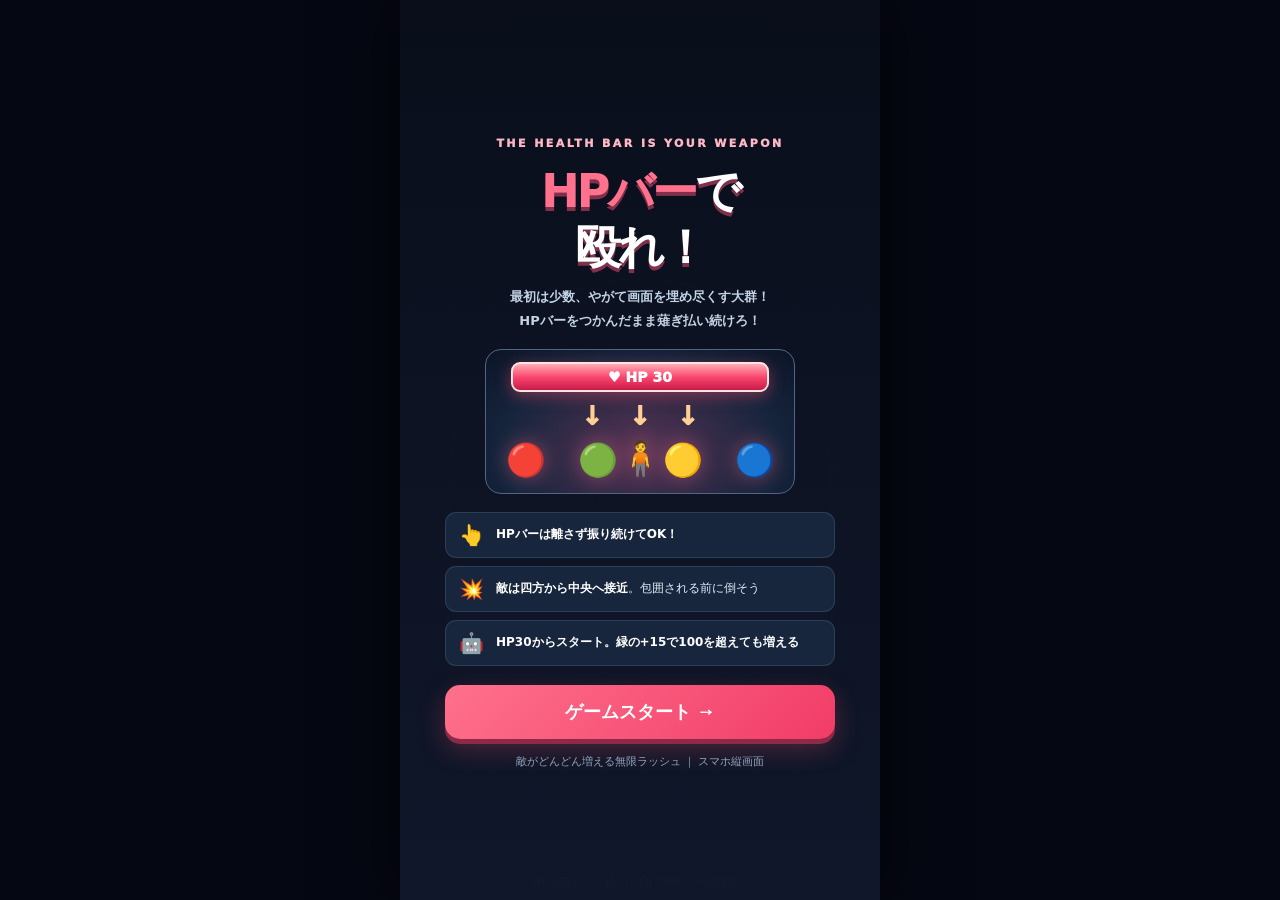
==== commit 1b440833: "Allow unlimited HP growth and scalable draggable health bar" ====
--- a/index.html
+++ b/index.html
@@ -62,18 +62,18 @@
   </div></div>
   <div class="chips"><div class="chip">撃破 <strong id="time">0</strong> 体</div><div class="chip" id="stage-chip">STAGE <strong id="stage">1/5</strong></div><div class="chip">敵 <strong id="enemy-count">0</strong> 体</div></div>
 </header>
-<div class="bottom-hint" id="foot">HPバーを動かし続けて薙ぎ払う・緑の+15で回復</div>
+<div class="bottom-hint" id="foot">HP上限なし。緑の+15でHPバーが成長！</div>
 <div class="toast" id="toast" role="status" aria-live="polite"></div>
 <section class="overlay" id="menu" aria-labelledby="title">
  <div class="card">
   <div class="eyebrow">THE HEALTH BAR IS YOUR WEAPON</div>
   <h1 id="title"><em>HPバー</em>で<br>殴れ！</h1>
   <p class="tagline">最初は少数、やがて画面を埋め尽くす大群！<br>HPバーをつかんだまま薙ぎ払い続けろ！</p>
-  <div class="preview" aria-hidden="true"><div class="preview-hp">♥ HP 30 / 100</div><div class="preview-arrow">↓　↓　↓</div><div class="preview-boss" style="font-size:32px;bottom:10px;white-space:nowrap">🔴　🟢<span style="font-size:36px">🧍</span>🟡　🔵</div></div>
+  <div class="preview" aria-hidden="true"><div class="preview-hp">♥ HP 30</div><div class="preview-arrow">↓　↓　↓</div><div class="preview-boss" style="font-size:32px;bottom:10px;white-space:nowrap">🔴　🟢<span style="font-size:36px">🧍</span>🟡　🔵</div></div>
   <div class="how">
    <div class="how-row"><span>👆</span><p><strong>HPバーは離さず振り続けてOK！</strong></p></div>
    <div class="how-row"><span>💥</span><p><strong>敵は四方から中央へ接近</strong>。包囲される前に倒そう</p></div>
-   <div class="how-row"><span>🤖</span><p><strong>HP30スタート。緑の+15で回復してバーを伸ばそう！</strong></p></div>
+   <div class="how-row"><span>🤖</span><p><strong>HP30からスタート。緑の+15で100を超えても増える</strong></p></div>
   </div>
   <button class="main-button" id="start">ゲームスタート →</button>
   <p class="sub">敵がどんどん増える無限ラッシュ ｜ スマホ縦画面</p>
@@ -120,15 +120,25 @@
  medic:{color:"#b993ff",label:"回復",hp:55,speed:.6,damage:3},
  guard:{color:"#ffd07a",label:"装甲",hp:90,speed:.88,damage:4}
 };
-const MAX_HP=100;
+// 回復は無制限。Canvas内に収まるよう棒の描画寸法だけを制限する。
 const START_HP=30;
+const BASE_BAR_HEIGHT=48;
 let W=390,H=844,dpr=1,last=0,mode="menu",g=null,audio=null,sound=true,toastUntil=0,best=0;
 try{best=Number(localStorage.getItem("hpbar-surround-best"))||0;}catch{}
 
 // プレイヤーを戦場の中心に固定し、上部のHPバーに手が届く領域を確保する。
 function center(){return {x:W/2,y:H*.545};}
-function homeY(){return clamp(H*.17,125,150);}
-function barWidth(){return Math.min(W-34,101+(g.hp/100)*Math.min(232,W*.58));}
+function barHeight(){
+ // HP100以降は縦幅も増加。画面サイズによる物理的な最大幅とHP上限は別物。
+ return BASE_BAR_HEIGHT+Math.min(64,Math.max(0,(g?.hp||START_HP)-100)*.16);
+}
+function homeY(){
+ // 上方向には伸ばさず、通常のHUDと重ならないよう追加厚みを下へ伸ばす。
+ return Math.max(clamp(H*.17,125,150),135)+(barHeight()-BASE_BAR_HEIGHT)/2;
+}
+function barWidth(){
+ return Math.min(W-24,101+((g?.hp||START_HP)/100)*Math.min(232,W*.58));
+}
 function ringRadii(){return {x:W*.425,y:Math.min(H*.25,Math.max(93,H*.545-homeY()-75))};}
 function living(){return g.enemies.filter(e=>e.hp>0);}
 function remaining(){return g.enemies.length;}
@@ -279,7 +289,7 @@
 }
 function onBar(x,y){
  const a=endpoints();
- return distanceToSegment(x,y,a.ax,a.ay,a.bx,a.by)<30;
+ return distanceToSegment(x,y,a.ax,a.ay,a.bx,a.by)<barHeight()/2+8;
 }
 canvas.addEventListener("pointerdown",ev=>{
  if(mode!=="playing"||g.bar.grabbed)return;
@@ -309,7 +319,7 @@
   const half=barWidth()/2;
   for(let i=g.pickups.length-1;i>=0;i--){
    const orb=g.pickups[i];
-   if(g.hp<MAX_HP&&contactsPickup(orb,ox,oy,nx,ny,half)){
+   if(contactsPickup(orb,ox,oy,nx,ny,half)){
     g.pickups.splice(i,1);heal(orb);
    }
   }
@@ -324,7 +334,7 @@
    const t=i/5,x=lerp(ox,nx,t),y=lerp(oy,ny,t);
    const angle=b.angle*t,dx=Math.cos(angle)*half,dy=Math.sin(angle)*half;
    const dist=distanceToSegment(enemy.x,enemy.y,x-dx,y-dy,x+dx,y+dy);
-   if(dist<enemySize()+13){contacts.push({enemy,t,dist});break;}
+   if(dist<enemySize()+barHeight()/2){contacts.push({enemy,t,dist});break;}
   }
  }
  contacts.sort((a,c)=>a.t-c.t||a.dist-c.dist);
@@ -337,7 +347,7 @@
  for(let i=g.pickups.length-1;i>=0;i--){
   const orb=g.pickups[i];
   const hit=contactsPickup(orb,ox,oy,nx,ny,half);
-  if(hit&&g.hp<MAX_HP){g.pickups.splice(i,1);heal(orb);}
+  if(hit){g.pickups.splice(i,1);heal(orb);}
  }
 });
 function release(ev){
@@ -400,7 +410,7 @@
 function contactsPickup(item,x1,y1,x2,y2,half){
  for(let k=0;k<=8;k++){
   const t=k/8,cx=lerp(x1,x2,t),cy=lerp(y1,y2,t);
-  if(distanceToSegment(item.x,item.y,cx-half,cy,cx+half,cy)<21)return true;
+  if(distanceToSegment(item.x,item.y,cx-half,cy,cx+half,cy)<barHeight()/2+10)return true;
  }
  return false;
 }
@@ -466,12 +476,11 @@
 
 // 回復アイテムをHPバーで回収したときだけHPが増え、棒の長さも伸びる。
 function heal(orb){
- if(g.hp>=MAX_HP)return;
- const before=g.hp;
- g.hp=Math.min(MAX_HP,g.hp+orb.value);
+ // 回復アイテムはHP100以上でも消費可能。UI・当たり判定にも値を即時反映する。
+ g.hp+=orb.value;
  g.healsCollected++;
  spray(orb.x,orb.y,"#82f9b8",13,135);
- floatText(orb.x,orb.y,"HP +"+(g.hp-before),"#91ffbb",18);
+ floatText(orb.x,orb.y,"HP +"+orb.value,"#91ffbb",18);
  tone(650,.17,"sine",.12,1070);
 }
 
@@ -520,7 +529,7 @@
   if(b.life<=0||b.x<-20||b.x>W+20||b.y<homeY()+55||b.y>H+20){
    g.bullets.splice(i,1);continue;
   }
-  if(seg&&distanceToSegment(b.x,b.y,seg.ax,seg.ay,seg.bx,seg.by)<b.r+13){
+  if(seg&&distanceToSegment(b.x,b.y,seg.ax,seg.ay,seg.bx,seg.by)<b.r+barHeight()/2){
    g.blocks++;g.score+=80;spray(b.x,b.y,"#94e8ff",6,85);
    g.bullets.splice(i,1);continue;
   }
@@ -679,24 +688,40 @@
 
 // 画面上のHPバーはキャラクターの武器ではなくUIそのものとして独立描画する。
 function drawBar(){
- const y=homeY(),width=barWidth(),full=Math.min(W-34,101+Math.min(232,W*.58));
+ const y=homeY(),width=barWidth(),height=barHeight(),full=Math.min(W-24,101+Math.min(232,W*.58));
  const b=g.bar;
- roundRect(W/2-full/2,y-24,full,48,14,"#263249","#697e9d",2);
+ roundRect(W/2-full/2,y-height/2,full,height,14,"#263249","#697e9d",2);
  ctx.save();ctx.translate(b.x,b.y);ctx.rotate(b.angle);
- if(b.grabbed&&Math.hypot(b.vx,b.vy)>140){ctx.shadowColor="#ff799a";ctx.shadowBlur=22;}
- roundRect(-width/2,-24,width,48,13,"#28192d","#fff0e5",3);
- const gradient=ctx.createLinearGradient(0,-19,0,19);
- gradient.addColorStop(0,"#ffc5ca");gradient.addColorStop(.40,"#ff6f8d");gradient.addColorStop(1,"#e82a5b");
- roundRect(-width/2+5,-19,width-10,38,9,gradient);
- ctx.shadowBlur=0;ctx.fillStyle="#fffdf5";
- ctx.font="1000 "+(width<170?12:16)+"px system-ui";
- ctx.textBaseline="middle";ctx.textAlign="center";
- ctx.fillText("♥ HP "+Math.ceil(g.hp)+" / 100",0,0);
+ const surplus=Math.max(0,g.hp-100);
+ if(surplus>0){ctx.shadowColor="#ffc978";ctx.shadowBlur=Math.min(35,14+Math.log2(1+surplus)*2);}
+ else if(b.grabbed&&Math.hypot(b.vx,b.vy)>140){ctx.shadowColor="#ff799a";ctx.shadowBlur=22;}
+ roundRect(-width/2,-height/2,width,height,13,"#28192d",surplus>0?"#ffe7a6":"#fff0e5",3);
+ const gradient=ctx.createLinearGradient(0,-height/2+5,0,height/2-5);
+ gradient.addColorStop(0,surplus>0?"#ffe6a8":"#ffc5ca");
+ gradient.addColorStop(.40,"#ff6f8d");
+ gradient.addColorStop(1,"#e82a5b");
+ roundRect(-width/2+5,-height/2+5,width-10,height-10,9,gradient);
+ ctx.shadowBlur=0;
+ if(surplus>0){
+  // HP100超過分は琥珀色の積層ゲージで進行を表現する。100単位を超えても繰り返し蓄積可能。
+  const segment=(surplus%100===0?100:surplus%100)/100;
+  const inner=width-14;
+  roundRect(-inner/2,height/2-10,inner,5,2.5,"#4c3040");
+  roundRect(-inner/2,height/2-10,inner*segment,5,2.5,"#ffe39a");
+ }
+ ctx.fillStyle="#fffdf5";ctx.textBaseline="middle";ctx.textAlign="center";
+ const label="♥ HP "+Math.ceil(g.hp);
+ let fontSize=16;
+ ctx.font="1000 "+fontSize+"px system-ui";
+ while(fontSize>11&&ctx.measureText(label).width>width-20){
+  fontSize--;ctx.font="1000 "+fontSize+"px system-ui";
+ }
+ ctx.fillText(label,0,0);
  ctx.restore();
  if(g.intro>0){
   ctx.globalAlpha=clamp(g.intro/.65,0,1);
   ctx.textAlign="center";ctx.fillStyle="#ffe3bd";ctx.font="900 13px system-ui";
-  if(H>700)ctx.fillText("▼ ここをつかむ ▼",W/2,y-37);
+  if(H>700)ctx.fillText("▼ ここをつかむ ▼",W/2,clamp(H*.17,125,150)-37);
   ctx.strokeStyle="#061427";ctx.lineWidth=4;
   ctx.strokeText("バーをつかんで周囲の敵を薙ぎ払え！",W/2,y+76);
   ctx.fillText("バーをつかんで周囲の敵を薙ぎ払え！",W/2,y+76);
@@ -734,8 +759,8 @@
  snapshot:()=>g?({
   status:mode,stage:g.wave+1,totalStages:WAVES.length,stageName:WAVES[g.wave].name,
   spawned:g.spawned,peakAlive:g.peakAlive,remaining:remaining(),defeated:g.defeated,
-  hp:g.hp,maxHp:MAX_HP,elapsed:g.elapsed,heroX:g.hero.x,heroY:g.hero.y,
-  barX:g.bar.x,barY:g.bar.y,barHomeY:homeY(),barWidth:barWidth(),
+  hp:g.hp,maxHp:null,unlimitedHp:true,elapsed:g.elapsed,heroX:g.hero.x,heroY:g.hero.y,
+  barX:g.bar.x,barY:g.bar.y,barHomeY:homeY(),barWidth:barWidth(),barHeight:barHeight(),
   grabbed:g.bar.grabbed,grabCount:g.bar.grabCount,releaseCount:g.bar.releaseCount,
   score:g.score,hits:g.hits,blocks:g.blocks,medicHeals:g.medicHeals,guardBlocks:g.guardBlocks,
   healsCollected:g.healsCollected,pickups:g.pickups.map(p=>({x:p.x,y:p.y,value:p.value,life:p.life})),
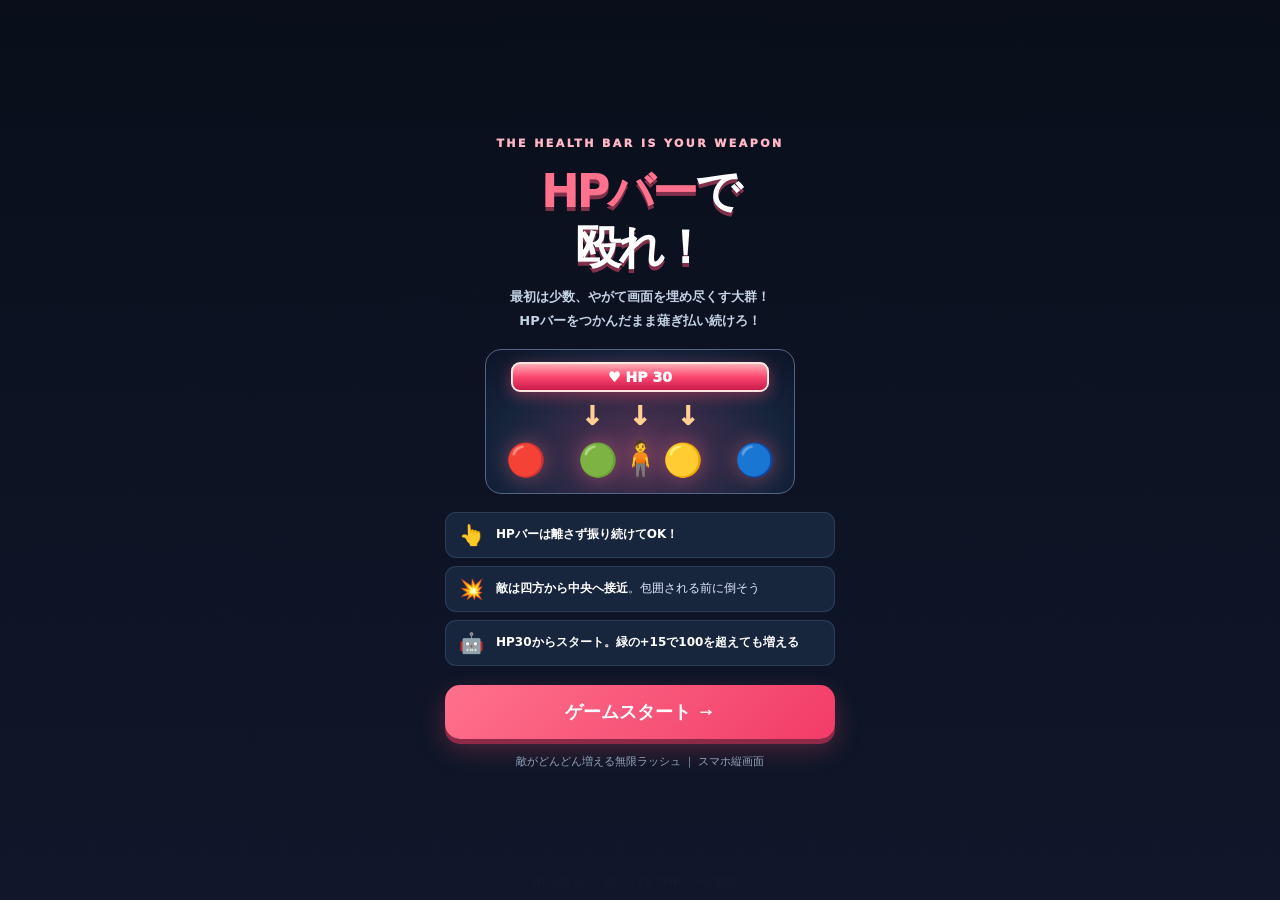
==== commit ebc45494: "Fix independent enemy damage, progressive attacks and responsive arena" ====
--- a/index.html
+++ b/index.html
@@ -2,16 +2,16 @@
 <html lang="ja">
 <head>
 <meta charset="utf-8">
-<meta name="viewport" content="width=device-width,initial-scale=1,minimum-scale=1,maximum-scale=1,user-scalable=no,viewport-fit=cover">
+<meta name="viewport" content="width=device-width,initial-scale=1,viewport-fit=cover">
 <meta name="theme-color" content="#0b1024">
-<meta name="description" content="画面中央の主人公を四方八方から囲む36〜60体の敵を、上部HPバーをつかんで薙ぎ払う縦画面アクション。">
+<meta name="description" content="中央の主人公へ四方八方から迫る敵の大群を、伸びるHPバーで薙ぎ払うアクション。">
 <title>HPバーで殴れ！</title>
 <style>
 :root{font-family:system-ui,-apple-system,"Hiragino Kaku Gothic ProN","Noto Sans JP",sans-serif;color-scheme:dark}
 *{box-sizing:border-box;-webkit-tap-highlight-color:transparent}
 html,body{margin:0;width:100%;height:100%;overflow:hidden;background:#050712}
-body{display:grid;place-items:center}
-.shell{width:min(100vw,480px);height:100vh;height:100dvh;position:relative;overflow:hidden;background:#10182b;isolation:isolate;touch-action:none;user-select:none;-webkit-user-select:none;box-shadow:0 0 65px #0009}
+body{display:block}
+.shell{width:100%;height:100vh;height:100dvh;position:relative;overflow:hidden;background:#10182b;isolation:isolate;touch-action:none;user-select:none;-webkit-user-select:none}
 canvas{position:absolute;inset:0;display:block;width:100%;height:100%;touch-action:none}
 .hud{position:absolute;z-index:3;top:0;left:0;right:0;padding:calc(env(safe-area-inset-top,0px) + 12px) 15px 0;pointer-events:none}
 .hud-top{display:flex;justify-content:space-between;align-items:center;gap:8px}
@@ -115,29 +115,38 @@
  {name:"無限ラッシュ",from:100,interval:.38,batch:8,cap:135,speed:.056}
 ];
 const TYPES={
- runner:{color:"#75c6ff",label:"高速",hp:42,speed:1.15,damage:3},
- gunner:{color:"#ff6b8b",label:"砲撃",hp:48,speed:.67,damage:4},
- medic:{color:"#b993ff",label:"回復",hp:55,speed:.6,damage:3},
+ runner:{color:"#75c6ff",label:"高速",hp:42,speed:1.15,damage:2},
+ gunner:{color:"#ff6b8b",label:"砲撃",hp:48,speed:.67,damage:3},
+ medic:{color:"#b993ff",label:"回復",hp:55,speed:.6,damage:1},
  guard:{color:"#ffd07a",label:"装甲",hp:90,speed:.88,damage:4}
 };
-// 回復は無制限。Canvas内に収まるよう棒の描画寸法だけを制限する。
+// HPも棒の長さも無制限。見切れた部分はCanvasだけが自然に切り抜く。
 const START_HP=30;
 const BASE_BAR_HEIGHT=48;
+const CONTACT_REPEAT_SECONDS=.72;
+
+// 28秒ごとに接触・弾の威力が少しずつ上昇する。100秒以降も成長は継続する。
+function damageTier(elapsed){
+ return Math.max(0,Math.floor(elapsed/28));
+}
+function contactDamage(kind,elapsed){
+ const cfg=TYPES[kind];
+ return (cfg?.damage??2)+damageTier(elapsed);
+}
+function projectileDamage(kind,elapsed){
+ return 2+damageTier(elapsed)+(kind==="guard"?2:0);
+}
 let W=390,H=844,dpr=1,last=0,mode="menu",g=null,audio=null,sound=true,toastUntil=0,best=0;
 try{best=Number(localStorage.getItem("hpbar-surround-best"))||0;}catch{}
 
 // プレイヤーを戦場の中心に固定し、上部のHPバーに手が届く領域を確保する。
 function center(){return {x:W/2,y:H*.545};}
-function barHeight(){
- // HP100以降は縦幅も増加。画面サイズによる物理的な最大幅とHP上限は別物。
- return BASE_BAR_HEIGHT+Math.min(64,Math.max(0,(g?.hp||START_HP)-100)*.16);
-}
-function homeY(){
- // 上方向には伸ばさず、通常のHUDと重ならないよう追加厚みを下へ伸ばす。
- return Math.max(clamp(H*.17,125,150),135)+(barHeight()-BASE_BAR_HEIGHT)/2;
-}
+// 赤いHPバーは1本だけ。HP100超でも単純な線形成長を続け、途中で画面幅に切り詰めない。
+function barHeight(){return BASE_BAR_HEIGHT;}
+function homeY(){return Math.max(clamp(H*.17,125,150),135);}
 function barWidth(){
- return Math.min(W-24,101+((g?.hp||START_HP)/100)*Math.min(232,W*.58));
+ // 30HPから増やした分をそのまま実体の長さへ反映する。画面より長くなっても攻撃判定は保持。
+ return 101+Math.max(0,g?.hp??START_HP)*Math.min(232,W*.58)/100;
 }
 function ringRadii(){return {x:W*.425,y:Math.min(H*.25,Math.max(93,H*.545-homeY()-75))};}
 function living(){return g.enemies.filter(e=>e.hp>0);}
@@ -151,7 +160,7 @@
  const config=TYPES[kind],maxHp=config.hp+g.wave*5;
  const enemy={id,kind,angle,radius:1.19+rand(0,.22),
   hp:maxHp,maxHp,phase:rand(0,TAU),invuln:0,flash:0,
-  nextAction:rand(2.2,4.4),x:0,y:0};
+  nextAction:rand(2.2,4.4),contactCooldown:0,x:0,y:0};
  positionEnemy(enemy);
  return enemy;
 }
@@ -181,7 +190,7 @@
 // 端末回転・画面サイズ変更時にUIと敵の包囲円を再配置する。
 function resize(){
  const rect=shell.getBoundingClientRect();
- W=Math.max(200,rect.width);H=Math.max(360,rect.height);
+ W=Math.max(1,rect.width);H=Math.max(1,rect.height);
  dpr=Math.min(devicePixelRatio||1,2.5);
  canvas.width=Math.round(W*dpr);canvas.height=Math.round(H*dpr);
  ctx.setTransform(dpr,0,0,dpr,0,0);
@@ -216,9 +225,11 @@
 function fresh(){
  const game={wave:0,elapsed:0,hp:START_HP,hero:center(),
   enemies:[],spawned:0,peakAlive:0,nextEnemyId:0,spawnTimer:.18,spawnBatchIndex:0,
+  nextRangedShotAt:0,
   defeated:0,hits:0,blocks:0,healsCollected:0,
   score:0,combo:0,maxCombo:0,lastHit:-99,medicHeals:0,guardBlocks:0,
-  intro:3.7,invuln:0,lowHpNotified:false,
+  intro:3.7,hitFlash:0,lowHpNotified:false,damageTaken:0,hitsTaken:0,contactHits:0,projectileHits:0,
+  frameDamage:0,frameHits:0,lastDamageBatch:null,multiHitFrames:0,maxSimultaneousHits:0,
   bar:{x:W/2,y:homeY(),angle:0,vx:0,vy:0,at:0,grabbed:false,pointerId:null,dx:0,dy:0,
    grabCount:0,releaseCount:0},
   bullets:[],particles:[],floats:[],shake:0,flash:0,pickups:[],pickupTimer:6.5};
@@ -380,7 +391,7 @@
  if(e.hp===0){
   g.defeated++;g.score+=200;
   // 撃破による自動回復は廃止。回復は落ちているアイテムを狙い取ったときのみ。
-  if(g.defeated%11===0)dropPickup(e.x,e.y);
+  if(g.defeated%22===0)dropPickup(e.x,e.y);
   spray(e.x,e.y,"#ffeec6",12,150);
   tone(540,.085,"triangle",.07,790);
   // 敵が全滅しても戦闘は止まらず、次の増援が流入する。
@@ -434,44 +445,80 @@
   e.nextAction=3.3;
   return;
  }
- // 全射手が同時に発射しないよう各敵の独立タイマーを利用する。
+ // 全射手がそれぞれ連射し続けると、初期HP30では何もできないうちに倒される。
+ // そこで射撃だけは敵集団共通の発射間隔を使い、近接攻撃は各個体ごとに独立させる。
+ if(g.elapsed<g.nextRangedShotAt){
+  e.nextAction=rand(.24,.43);
+  return;
+ }
  if(g.bullets.length<65){
   const a=Math.atan2(g.hero.y-e.y,g.hero.x-e.x);
   const v=140+g.wave*10;
   g.bullets.push({x:e.x,y:e.y,vx:Math.cos(a)*v,vy:Math.sin(a)*v,
-   r:5.6,life:3.7});
+   r:5.6,life:3.7,damage:projectileDamage(e.kind,g.elapsed)});
+  g.nextRangedShotAt=g.elapsed+Math.max(.80,2.05-g.wave*.29);
  }
  e.nextAction=e.kind==="gunner"?3.1-g.wave*.1:4.0;
 }
 
-// 四方八方から円周内へ徐々に接近し、主人公へ達した敵を外へ押し戻して被弾を発生させる。
+// 各敵自身が再攻撃までの間隔を管理する。複数体の同時接触を全体無敵時間で潰さない。
 function updateEnemies(dt){
  for(const e of living()){
-  e.invuln=Math.max(0,e.invuln-dt);e.flash=Math.max(0,e.flash-dt);
+  if(mode!=="playing")break;
+  e.invuln=Math.max(0,e.invuln-dt);
+  e.flash=Math.max(0,e.flash-dt);
+  e.contactCooldown=Math.max(0,e.contactCooldown-dt);
   const cfg=TYPES[e.kind],speed=WAVES[g.wave].speed*cfg.speed;
   e.radius=Math.max(.085,e.radius-dt*speed);
   e.angle+=Math.sin(g.elapsed*.5+e.phase)*dt*.045;
   positionEnemy(e);
-  if(Math.hypot(e.x-g.hero.x,e.y-g.hero.y)<26){
-   if(g.invuln<=0)hurt(cfg.damage+g.wave);
-   e.radius=Math.max(e.radius,.58);positionEnemy(e);
+  if(Math.hypot(e.x-g.hero.x,e.y-g.hero.y)<26&&e.contactCooldown<=0){
+   e.contactCooldown=CONTACT_REPEAT_SECONDS;
+   hurt(contactDamage(e.kind,g.elapsed),"contact");
+   // 攻撃した個体だけ少し押し戻す。別の個体の攻撃は止めない。
+   e.radius=Math.max(e.radius,.39);
+   positionEnemy(e);
   }
   e.nextAction-=dt;
   if(e.nextAction<=0)act(e);
  }
 }
 
-// 被弾によるHP減少はHPバーの長さにも連動し、攻撃できる面積が小さくなる。
-function hurt(damage){
- if(g.invuln>0||mode!=="playing")return;
- g.hp=Math.max(0,g.hp-damage);g.invuln=.98;g.combo=0;g.shake=8;g.flash=.21;
- spray(g.hero.x,g.hero.y,"#ff7d97",13,125);
- floatText(g.hero.x,g.hero.y-35,"-"+damage,"#ff829d",17);
- tone(160,.16,"sawtooth",.1,75);
+// 被弾のたびHPを減らし、描画だけをフレーム内で合算する。
+// これにより同時被弾でHPがきちんと複数回減り、数字も「-合計 ×N HIT」と読める。
+function hurt(amount,source){
+ if(mode!=="playing")return;
+ const damage=Math.max(1,Math.round(amount));
+ g.hp=Math.max(0,g.hp-damage);
+ g.hitsTaken++;
+ g.damageTaken+=damage;
+ g.frameDamage+=damage;
+ g.frameHits++;
+ if(source==="contact")g.contactHits++;
+ else if(source==="projectile")g.projectileHits++;
+ g.combo=0;
+ g.hitFlash=.19;
  if(g.hp<=15&&!g.lowHpNotified){
-  g.lowHpNotified=true;toast("HPバーが短くなった！",.9);
+  g.lowHpNotified=true;
+  toast("HPが残りわずか！",.85);
  }
  if(g.hp<=0)finish(false,"HPが0になった");
+}
+
+// 個別の被弾はすべて計上したあと、短いフレーム内の数字だけ統合する。
+function flushDamageFeedback(){
+ if(g.frameHits===0)return;
+ g.lastDamageBatch={damage:g.frameDamage,hits:g.frameHits,elapsed:g.elapsed};
+ if(g.frameHits>1)g.multiHitFrames++;
+ g.maxSimultaneousHits=Math.max(g.maxSimultaneousHits,g.frameHits);
+ g.shake=Math.min(13,5+g.frameHits*1.6);
+ g.flash=Math.min(.35,.09+g.frameHits*.045);
+ spray(g.hero.x,g.hero.y,"#ff7d97",Math.min(28,8+g.frameHits*3),125);
+ const label="-"+g.frameDamage+(g.frameHits>1?"  ×"+g.frameHits+" HIT":"");
+ floatText(g.hero.x,g.hero.y-38,label,"#ff9bad",16);
+ tone(190,.095,"sawtooth",.065,92);
+ g.frameDamage=0;
+ g.frameHits=0;
 }
 
 // 回復アイテムをHPバーで回収したときだけHPが増え、棒の長さも伸びる。
@@ -502,7 +549,8 @@
  if(mode!=="playing"||!g)return;
  g.elapsed+=dt;
  advanceStage();
- g.invuln=Math.max(0,g.invuln-dt);
+ g.hitFlash=Math.max(0,g.hitFlash-dt);
+ g.frameDamage=0;g.frameHits=0;
  g.shake=Math.max(0,g.shake-dt*38);
  g.flash=Math.max(0,g.flash-dt*3);
  g.intro=Math.max(0,g.intro-dt);
@@ -534,17 +582,19 @@
    g.bullets.splice(i,1);continue;
   }
   if(Math.hypot(b.x-g.hero.x,b.y-g.hero.y)<21){
-   g.bullets.splice(i,1);hurt(3+Math.floor(g.wave/2));
-  }
- }
- // 時間経過でもアイテムを支給するが、HPは自動回復しない。
+   g.bullets.splice(i,1);hurt(b.damage,"projectile");
+  }
+ }
+ flushDamageFeedback();
+ if(mode!=="playing")return;
+ // 12秒に1回の補給と22体撃破ごとの報酬で、上限なく成長できるが簡単には増え過ぎない。
  g.pickupTimer-=dt;
  if(g.pickupTimer<=0){
   if(g.pickups.length<4){
    const c=center(),a=rand(0,TAU),distance=rand(45,100);
    dropPickup(c.x+Math.cos(a)*distance,c.y+Math.sin(a)*distance);
   }
-  g.pickupTimer=8.0;
+  g.pickupTimer=12.0;
  }
  for(let i=g.pickups.length-1;i>=0;i--){
   g.pickups[i].life-=dt;
@@ -644,13 +694,13 @@
 // 主人公を常に画面の中央で際立たせ、防衛圏へ侵入した敵の接触判定を見せる。
 function drawHero(){
  const c=g.hero,r=22;
- glow(c.x,c.y,55,g.invuln>0?"#ff7b8a66":"#73b5fd50");
+ glow(c.x,c.y,55,g.hitFlash>0?"#ff7b8a66":"#73b5fd50");
  ctx.save();ctx.translate(c.x,c.y);
  const hop=Math.sin(g.elapsed*7)*1.5;
  ctx.fillStyle="#061224ae";ctx.beginPath();ctx.ellipse(0,r+10,26,7,0,0,TAU);ctx.fill();
  roundRect(-13,r*.15+hop,11,17,5,"#406b90","#c1e7f7",1.8);
  roundRect(2,r*.15+hop,11,17,5,"#406b90","#c1e7f7",1.8);
- roundRect(-r,-r+hop,2*r,2*r,14,g.invuln>0&&Math.sin(g.elapsed*24)>0?"#ffa1b1":"#52b9dc","#d5f3ff",3);
+ roundRect(-r,-r+hop,2*r,2*r,14,g.hitFlash>0&&Math.sin(g.elapsed*24)>0?"#ffa1b1":"#52b9dc","#d5f3ff",3);
  ctx.fillStyle="#f9ffff";ctx.beginPath();ctx.arc(-8,-5,5,0,TAU);ctx.arc(8,-5,5,0,TAU);ctx.fill();
  ctx.fillStyle="#122844";ctx.beginPath();ctx.arc(-7,-4,2,0,TAU);ctx.arc(9,-4,2,0,TAU);ctx.fill();
  ctx.strokeStyle="#153550";ctx.lineWidth=2.5;
@@ -686,45 +736,45 @@
  ctx.globalAlpha=1;
 }
 
-// 画面上のHPバーはキャラクターの武器ではなくUIそのものとして独立描画する。
+// HPバーは単独で描画する。ドラッグ元に空枠を残さず、金ゲージも追加せず、赤い棒だけ伸ばす。
 function drawBar(){
- const y=homeY(),width=barWidth(),height=barHeight(),full=Math.min(W-24,101+Math.min(232,W*.58));
- const b=g.bar;
- roundRect(W/2-full/2,y-height/2,full,height,14,"#263249","#697e9d",2);
- ctx.save();ctx.translate(b.x,b.y);ctx.rotate(b.angle);
- const surplus=Math.max(0,g.hp-100);
- if(surplus>0){ctx.shadowColor="#ffc978";ctx.shadowBlur=Math.min(35,14+Math.log2(1+surplus)*2);}
- else if(b.grabbed&&Math.hypot(b.vx,b.vy)>140){ctx.shadowColor="#ff799a";ctx.shadowBlur=22;}
- roundRect(-width/2,-height/2,width,height,13,"#28192d",surplus>0?"#ffe7a6":"#fff0e5",3);
- const gradient=ctx.createLinearGradient(0,-height/2+5,0,height/2-5);
- gradient.addColorStop(0,surplus>0?"#ffe6a8":"#ffc5ca");
- gradient.addColorStop(.40,"#ff6f8d");
- gradient.addColorStop(1,"#e82a5b");
- roundRect(-width/2+5,-height/2+5,width-10,height-10,9,gradient);
+ const y=homeY(),width=barWidth(),height=barHeight(),bar=g.bar;
+ ctx.save();
+ ctx.translate(bar.x,bar.y);
+ ctx.rotate(bar.angle);
+ if(bar.grabbed&&Math.hypot(bar.vx,bar.vy)>140){
+  ctx.shadowColor="#ff799a";
+  ctx.shadowBlur=18;
+ }
+ const fill=ctx.createLinearGradient(0,-height/2,0,height/2);
+ fill.addColorStop(0,"#ffb7c5");
+ fill.addColorStop(.4,"#ff6585");
+ fill.addColorStop(1,"#eb315f");
+ // つかんだときも定位置のゴースト枠を描かない。
+ roundRect(-width/2,-height/2,width,height,13,fill,"#ffe8ef",3);
  ctx.shadowBlur=0;
- if(surplus>0){
-  // HP100超過分は琥珀色の積層ゲージで進行を表現する。100単位を超えても繰り返し蓄積可能。
-  const segment=(surplus%100===0?100:surplus%100)/100;
-  const inner=width-14;
-  roundRect(-inner/2,height/2-10,inner,5,2.5,"#4c3040");
-  roundRect(-inner/2,height/2-10,inner*segment,5,2.5,"#ffe39a");
- }
- ctx.fillStyle="#fffdf5";ctx.textBaseline="middle";ctx.textAlign="center";
  const label="♥ HP "+Math.ceil(g.hp);
+ ctx.fillStyle="#fffdf7";
+ ctx.textBaseline="middle";
+ ctx.textAlign="center";
  let fontSize=16;
  ctx.font="1000 "+fontSize+"px system-ui";
  while(fontSize>11&&ctx.measureText(label).width>width-20){
-  fontSize--;ctx.font="1000 "+fontSize+"px system-ui";
+  fontSize--;
+  ctx.font="1000 "+fontSize+"px system-ui";
  }
  ctx.fillText(label,0,0);
  ctx.restore();
  if(g.intro>0){
   ctx.globalAlpha=clamp(g.intro/.65,0,1);
-  ctx.textAlign="center";ctx.fillStyle="#ffe3bd";ctx.font="900 13px system-ui";
-  if(H>700)ctx.fillText("▼ ここをつかむ ▼",W/2,clamp(H*.17,125,150)-37);
-  ctx.strokeStyle="#061427";ctx.lineWidth=4;
-  ctx.strokeText("バーをつかんで周囲の敵を薙ぎ払え！",W/2,y+76);
-  ctx.fillText("バーをつかんで周囲の敵を薙ぎ払え！",W/2,y+76);
+  ctx.textAlign="center";
+  ctx.fillStyle="#ffe3bd";
+  ctx.font="900 13px system-ui";
+  if(H>700)ctx.fillText("▼ ここをつかむ ▼",W/2,homeY()-37);
+  ctx.strokeStyle="#061427";
+  ctx.lineWidth=4;
+  ctx.strokeText("バーをつかんで周囲の敵を薙ぎ払え！",W/2,homeY()+76);
+  ctx.fillText("バーをつかんで周囲の敵を薙ぎ払え！",W/2,homeY()+76);
   ctx.globalAlpha=1;
  }
 }
@@ -756,6 +806,11 @@
 
 // 自動QAで実際の表示と戦闘を確認する読み取り専用の状態を提供する。
 window.__hpBarGame={
+ // QA用の読み取り専用プレビュー。実ゲームと同じ純粋関数で将来の被ダメージを表示する。
+ damagePreview:(elapsed)=>({tier:damageTier(elapsed),
+   contact:Object.fromEntries(Object.keys(TYPES).map(kind=>[kind,contactDamage(kind,elapsed)])),
+   projectile:{gunner:projectileDamage("gunner",elapsed),guard:projectileDamage("guard",elapsed)}
+ }),
  snapshot:()=>g?({
   status:mode,stage:g.wave+1,totalStages:WAVES.length,stageName:WAVES[g.wave].name,
   spawned:g.spawned,peakAlive:g.peakAlive,remaining:remaining(),defeated:g.defeated,
@@ -763,8 +818,13 @@
   barX:g.bar.x,barY:g.bar.y,barHomeY:homeY(),barWidth:barWidth(),barHeight:barHeight(),
   grabbed:g.bar.grabbed,grabCount:g.bar.grabCount,releaseCount:g.bar.releaseCount,
   score:g.score,hits:g.hits,blocks:g.blocks,medicHeals:g.medicHeals,guardBlocks:g.guardBlocks,
+  damageTaken:g.damageTaken,hitsTaken:g.hitsTaken,contactHits:g.contactHits,projectileHits:g.projectileHits,
+  lastDamageBatch:g.lastDamageBatch,multiHitFrames:g.multiHitFrames,
+  maxSimultaneousHits:g.maxSimultaneousHits,damageTier:damageTier(g.elapsed),
+  contactDamageByKind:{runner:contactDamage("runner",g.elapsed),gunner:contactDamage("gunner",g.elapsed),medic:contactDamage("medic",g.elapsed),guard:contactDamage("guard",g.elapsed)},
+  projectileDamageByKind:{gunner:projectileDamage("gunner",g.elapsed),guard:projectileDamage("guard",g.elapsed)},
   healsCollected:g.healsCollected,pickups:g.pickups.map(p=>({x:p.x,y:p.y,value:p.value,life:p.life})),
-  bulletCount:g.bullets.length,
+  bulletCount:g.bullets.length,viewportWidth:W,viewportHeight:H,
   enemies:g.enemies.map(e=>({id:e.id,kind:e.kind,x:e.x,y:e.y,hp:e.hp,maxHp:e.maxHp,
     angle:e.angle,radius:e.radius}))
  }):{status:mode}
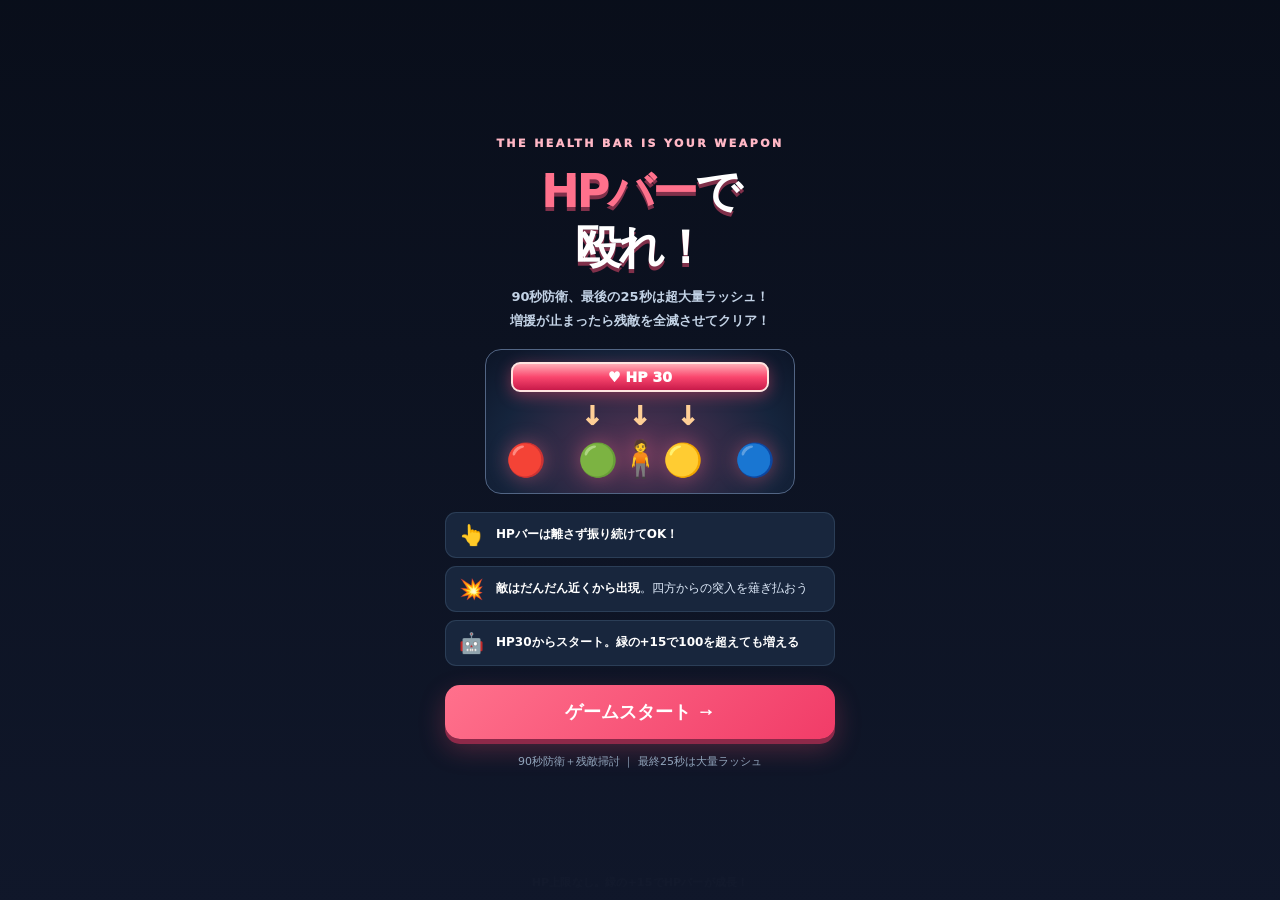
==== commit f3e31be6: "Create 90-second escalating siege with final rush and all-enemy clear" ====
--- a/index.html
+++ b/index.html
@@ -60,7 +60,7 @@
     <button class="icon" id="sound" aria-label="効果音切替">♪</button>
     <button class="icon" id="pause" aria-label="一時停止">Ⅱ</button>
   </div></div>
-  <div class="chips"><div class="chip">撃破 <strong id="time">0</strong> 体</div><div class="chip" id="stage-chip">STAGE <strong id="stage">1/5</strong></div><div class="chip">敵 <strong id="enemy-count">0</strong> 体</div></div>
+  <div class="chips"><div class="chip">撃破 <strong id="time">0</strong> 体</div><div class="chip" id="stage-chip"><span id="timer-label">残り</span> <strong id="stage">90</strong> 秒</div><div class="chip">敵 <strong id="enemy-count">0</strong> 体</div></div>
 </header>
 <div class="bottom-hint" id="foot">HP上限なし。緑の+15でHPバーが成長！</div>
 <div class="toast" id="toast" role="status" aria-live="polite"></div>
@@ -68,15 +68,15 @@
  <div class="card">
   <div class="eyebrow">THE HEALTH BAR IS YOUR WEAPON</div>
   <h1 id="title"><em>HPバー</em>で<br>殴れ！</h1>
-  <p class="tagline">最初は少数、やがて画面を埋め尽くす大群！<br>HPバーをつかんだまま薙ぎ払い続けろ！</p>
+  <p class="tagline">90秒防衛、最後の25秒は超大量ラッシュ！<br>増援が止まったら残敵を全滅させてクリア！</p>
   <div class="preview" aria-hidden="true"><div class="preview-hp">♥ HP 30</div><div class="preview-arrow">↓　↓　↓</div><div class="preview-boss" style="font-size:32px;bottom:10px;white-space:nowrap">🔴　🟢<span style="font-size:36px">🧍</span>🟡　🔵</div></div>
   <div class="how">
    <div class="how-row"><span>👆</span><p><strong>HPバーは離さず振り続けてOK！</strong></p></div>
-   <div class="how-row"><span>💥</span><p><strong>敵は四方から中央へ接近</strong>。包囲される前に倒そう</p></div>
+   <div class="how-row"><span>💥</span><p><strong>敵はだんだん近くから出現</strong>。四方からの突入を薙ぎ払おう</p></div>
    <div class="how-row"><span>🤖</span><p><strong>HP30からスタート。緑の+15で100を超えても増える</strong></p></div>
   </div>
   <button class="main-button" id="start">ゲームスタート →</button>
-  <p class="sub">敵がどんどん増える無限ラッシュ ｜ スマホ縦画面</p>
+  <p class="sub">90秒防衛＋残敵掃討 ｜ 最終25秒は大量ラッシュ</p>
  </div>
 </section>
 <section class="overlay" id="result" hidden aria-live="polite">
@@ -106,13 +106,14 @@
 const lerp=(a,b,t)=>a+(b-a)*t;
 const TAU=Math.PI*2;
 const rand=(a,b)=>a+Math.random()*(b-a);
-// 経過時間によって段階的に敵の補充速度と同時出現上限を増やす。最終段階以降は無限。
+// 制限時間までの4段階の増援。最後の25秒は至近距離・大量出現の最終ラッシュ。
+const BATTLE_SECONDS=90;
+const CLEANUP_SECONDS=12;
 const WAVES=[
- {name:"群れの予兆",from:0, interval:.72,batch:3,cap:48,speed:.034},
- {name:"敵が押し寄せる",from:18,interval:.62,batch:5,cap:70,speed:.040},
- {name:"止まらない大群",from:40,interval:.51,batch:6,cap:90,speed:.046},
- {name:"包囲の嵐",from:68,interval:.44,batch:7,cap:115,speed:.052},
- {name:"無限ラッシュ",from:100,interval:.38,batch:8,cap:135,speed:.056}
+ {name:"開戦",from:0,interval:.75,batch:3,cap:45,speed:40,spawnMin:132,spawnMax:165},
+ {name:"包囲拡大",from:15,interval:.64,batch:4,cap:70,speed:53,spawnMin:109,spawnMax:140},
+ {name:"猛攻",from:40,interval:.52,batch:6,cap:108,speed:68,spawnMin:87,spawnMax:118},
+ {name:"最終ラッシュ",from:65,interval:.32,batch:11,cap:170,speed:96,spawnMin:56,spawnMax:86}
 ];
 const TYPES={
  runner:{color:"#75c6ff",label:"高速",hp:42,speed:1.15,damage:2},
@@ -123,7 +124,9 @@
 // HPも棒の長さも無制限。見切れた部分はCanvasだけが自然に切り抜く。
 const START_HP=30;
 const BASE_BAR_HEIGHT=48;
-const CONTACT_REPEAT_SECONDS=.72;
+// 接触型の「攻撃周期」。プレイヤーに無敵時間は付かず、敵ごとの攻撃が独立する。
+// 敵が独立して攻撃することを維持しつつ、序盤の防衛準備時間を作る。
+const CONTACT_ATTACK_INTERVALS=[.88,.72,.58,.40];
 
 // 28秒ごとに接触・弾の威力が少しずつ上昇する。100秒以降も成長は継続する。
 function damageTier(elapsed){
@@ -148,46 +151,57 @@
  // 30HPから増やした分をそのまま実体の長さへ反映する。画面より長くなっても攻撃判定は保持。
  return 101+Math.max(0,g?.hp??START_HP)*Math.min(232,W*.58)/100;
 }
-function ringRadii(){return {x:W*.425,y:Math.min(H*.25,Math.max(93,H*.545-homeY()-75))};}
 function living(){return g.enemies.filter(e=>e.hp>0);}
 function remaining(){return g.enemies.length;}
 
-// 四方八方の外周から不規則な間隔で生み出す。生存敵数はあらかじめ決めない。
+// 出現距離をpxで扱い、楕円上への位置固定を撤廃する。
 function createEnemy(angle){
  const id=g.nextEnemyId++;
  const choice=Math.random();
  const kind=choice<.64?"runner":choice<.83?"gunner":choice<.94?"guard":"medic";
- const config=TYPES[kind],maxHp=config.hp+g.wave*5;
- const enemy={id,kind,angle,radius:1.19+rand(0,.22),
+ const cfg=TYPES[kind],maxHp=cfg.hp+g.wave*5,phase=WAVES[g.wave];
+ const radius=rand(phase.spawnMin,phase.spawnMax);
+ const stopRadius=g.wave===WAVES.length-1?Math.min(radius-4,20+((id*7)%8)*10):0;
+ const e={
+  id,kind,angle,radius,stopRadius,
   hp:maxHp,maxHp,phase:rand(0,TAU),invuln:0,flash:0,
-  nextAction:rand(2.2,4.4),contactCooldown:0,x:0,y:0};
- positionEnemy(enemy);
- return enemy;
-}
-
-// 同じ方向に群れが固まる瞬間と、全周から押し寄せる瞬間を交互に作る。
+  // 至近距離スポーンでも、最初の0.18秒は出現演出を表示してから接触判定する。
+  entryDelay:.18,nextAction:rand(2.2,4.4),contactCooldown:0,x:0,y:0
+ };
+ positionEnemy(e);
+ return e;
+}
+
+// 集団で一方向に突入する回と全方向から押し寄せる回を交互に発生させる。
 function spawnBatch(){
- const stage=WAVES[g.wave];
- if(remaining()>=stage.cap)return;
+ if(g.spawnClosed)return;
+ const phase=WAVES[g.wave];
+ if(remaining()>=phase.cap)return;
  const cluster=rand(0,TAU),isCluster=g.spawnBatchIndex%3!==0;
- for(let i=0;i<stage.batch&&remaining()<stage.cap;i++){
-  const angle=isCluster?cluster+rand(-.60,.60):rand(0,TAU);
-  g.enemies.push(createEnemy(angle));
+ for(let i=0;i<phase.batch&&remaining()<phase.cap;i++){
+  const angle=isCluster?cluster+rand(-.57,.57):rand(0,TAU);
+  const enemy=createEnemy(angle);
+  g.enemies.push(enemy);
   g.spawned++;
+  if(g.wave===WAVES.length-1){
+   g.rushSpawned++;
+   if(g.nearSpawnDistances.length<40)g.nearSpawnDistances.push(enemy.radius);
+  }
  }
  g.spawnBatchIndex++;
+ if(g.wave===WAVES.length-1)g.maxRushEnemies=Math.max(g.maxRushEnemies,remaining());
  g.peakAlive=Math.max(g.peakAlive,remaining());
 }
 
-// 敵は中央の主人公に向かって前進し、画面外へ飛び出さない。
+// 位置計算も真円の距離と角度を使用し、楕円形の見えない移動レーンをなくす。
 function positionEnemy(e){
- const c=center(),r=ringRadii(),sway=Math.sin((g?.elapsed||0)*1.1+e.phase)*.014;
- const ring=e.radius+sway;
- e.x=clamp(c.x+Math.cos(e.angle)*r.x*ring,10,W-10);
- e.y=clamp(c.y+Math.sin(e.angle)*r.y*ring,homeY()+58,H-22);
-}
-
-// 端末回転・画面サイズ変更時にUIと敵の包囲円を再配置する。
+ const c=center(),sway=Math.sin((g?.elapsed||0)*1.1+e.phase)*1.7;
+ const distance=Math.max(0,e.radius+sway);
+ e.x=clamp(c.x+Math.cos(e.angle)*distance,12,W-12);
+ e.y=clamp(c.y+Math.sin(e.angle)*distance,homeY()+64,H-22);
+}
+
+// 端末回転・画面サイズ変更時にUIと敵の座標を再配置する。
 function resize(){
  const rect=shell.getBoundingClientRect();
  W=Math.max(1,rect.width);H=Math.max(1,rect.height);
@@ -225,11 +239,13 @@
 function fresh(){
  const game={wave:0,elapsed:0,hp:START_HP,hero:center(),
   enemies:[],spawned:0,peakAlive:0,nextEnemyId:0,spawnTimer:.18,spawnBatchIndex:0,
-  nextRangedShotAt:0,
+  spawnClosed:false,cleanupRemaining:CLEANUP_SECONDS,rushBanner:0,cleanupBanner:0,
+  rushSpawned:0,nearSpawnDistances:[],maxRushEnemies:0,
   defeated:0,hits:0,blocks:0,healsCollected:0,
   score:0,combo:0,maxCombo:0,lastHit:-99,medicHeals:0,guardBlocks:0,
   intro:3.7,hitFlash:0,lowHpNotified:false,damageTaken:0,hitsTaken:0,contactHits:0,projectileHits:0,
   frameDamage:0,frameHits:0,lastDamageBatch:null,multiHitFrames:0,maxSimultaneousHits:0,
+  pendingDamage:0,pendingHits:0,lastDamageFloatAt:-99,
   bar:{x:W/2,y:homeY(),angle:0,vx:0,vy:0,at:0,grabbed:false,pointerId:null,dx:0,dy:0,
    grabCount:0,releaseCount:0},
   bullets:[],particles:[],floats:[],shake:0,flash:0,pickups:[],pickupTimer:6.5};
@@ -262,15 +278,15 @@
 function finish(won,reason=""){
  if(mode!=="playing")return;
  mode=won?"win":"lose";g.bar.grabbed=false;
- if(won)g.score+=Math.ceil(g.hp)*30;
+ if(won)g.score+=Math.ceil(g.hp)*30+CLEANUP_SECONDS*100;
  if(g.score>best){best=g.score;try{localStorage.setItem("hpbar-surround-best",String(best));}catch{}}
  $("result").hidden=false;$("foot").hidden=true;
- $("result-label").textContent=won?"UNLIMITED SIEGE":"GAME OVER";
- $("result-title").textContent=won?"大群を制圧！":"ゲームオーバー";
+ $("result-label").textContent=won?"RUSH CLEARED":"GAME OVER";
+ $("result-title").textContent=won?"最終ラッシュ突破！":"ゲームオーバー";
  $("score").textContent=g.score.toLocaleString("ja-JP");
  $("result-detail").textContent=won?
-  "撃破 "+g.defeated+"体・生存 "+Math.floor(g.elapsed)+"秒":
-  reason+" ／ "+Math.floor(g.elapsed)+"秒生存・撃破 "+g.defeated+"体";
+  "90秒防衛成功・残敵全滅！ 撃破 "+g.defeated+"体 ／ HP "+Math.ceil(g.hp):
+  reason+" ／ "+Math.min(90,Math.floor(g.elapsed))+"秒防衛・撃破 "+g.defeated+"体";
  $("best").textContent="BEST SCORE： "+best.toLocaleString("ja-JP");
  tone(won?700:230,.26,won?"triangle":"sawtooth",.11,won?950:80);
 }
@@ -391,7 +407,7 @@
  if(e.hp===0){
   g.defeated++;g.score+=200;
   // 撃破による自動回復は廃止。回復は落ちているアイテムを狙い取ったときのみ。
-  if(g.defeated%22===0)dropPickup(e.x,e.y);
+  if(g.defeated%10===0)dropPickup(e.x,e.y);
   spray(e.x,e.y,"#ffeec6",12,150);
   tone(540,.085,"triangle",.07,790);
   // 敵が全滅しても戦闘は止まらず、次の増援が流入する。
@@ -399,13 +415,27 @@
  return true;
 }
 
-// 一定時間ごとに難度だけ上がる。出現は止めず、HPも勝手に全回復させない。
+// フェーズが進むと出現距離が短くなり、65秒から最後の25秒の大群ラッシュへ。
 function advanceStage(){
- if(g.wave>=WAVES.length-1)return;
- if(g.elapsed<WAVES[g.wave+1].from)return;
+ if(g.spawnClosed)return;
+ const next=WAVES[g.wave+1];
+ if(!next||g.elapsed<next.from)return;
  g.wave++;
- toast("STAGE "+(g.wave+1)+"　"+WAVES[g.wave].name,1.3);
+ g.spawnTimer=Math.min(g.spawnTimer,.08);
+ toast(g.wave===WAVES.length-1?"最終ラッシュ！ 一気に薙ぎ払え！":WAVES[g.wave].name,
+  g.wave===WAVES.length-1?1.9:1.0);
+ if(g.wave===WAVES.length-1){g.rushBanner=2.3;}
  tone(700,.19,"triangle",.085,1120);
+}
+
+// 90秒以降は新規出現を完全停止し、残敵12秒の掃討へ移る。
+function closeSpawns(){
+ if(g.spawnClosed||g.elapsed<BATTLE_SECONDS)return;
+ g.spawnClosed=true;
+ g.cleanupRemaining=CLEANUP_SECONDS;
+ g.cleanupBanner=1.9;
+ toast("増援停止！ 残りの敵を全滅させろ！",1.6);
+ tone(760,.25,"triangle",.10,1010);
 }
 
 // 敵の倒れた位置や中央付近へ緑の回復アイテムを落とし、HPバーで回収させる。
@@ -445,39 +475,33 @@
   e.nextAction=3.3;
   return;
  }
- // 全射手がそれぞれ連射し続けると、初期HP30では何もできないうちに倒される。
- // そこで射撃だけは敵集団共通の発射間隔を使い、近接攻撃は各個体ごとに独立させる。
- if(g.elapsed<g.nextRangedShotAt){
-  e.nextAction=rand(.24,.43);
-  return;
- }
- if(g.bullets.length<65){
-  const a=Math.atan2(g.hero.y-e.y,g.hero.x-e.x);
-  const v=140+g.wave*10;
-  g.bullets.push({x:e.x,y:e.y,vx:Math.cos(a)*v,vy:Math.sin(a)*v,
-   r:5.6,life:3.7,damage:projectileDamage(e.kind,g.elapsed)});
-  g.nextRangedShotAt=g.elapsed+Math.max(.80,2.05-g.wave*.29);
- }
+ // すべての射手が個別に攻撃する。群れ全体の発射制限・同時弾数制限は設けない。
+ // 各弾に固有の威力を保持し、着弾した弾を一発ずつ漏れなくHPへ反映する。
+ const angle=Math.atan2(g.hero.y-e.y,g.hero.x-e.x);
+ const velocity=140+g.wave*10;
+ g.bullets.push({
+  x:e.x,y:e.y,vx:Math.cos(angle)*velocity,vy:Math.sin(angle)*velocity,
+  r:5.6,life:3.7,damage:projectileDamage(e.kind,g.elapsed)
+ });
  e.nextAction=e.kind==="gunner"?3.1-g.wave*.1:4.0;
 }
 
 // 各敵自身が再攻撃までの間隔を管理する。複数体の同時接触を全体無敵時間で潰さない。
 function updateEnemies(dt){
  for(const e of living()){
-  if(mode!=="playing")break;
   e.invuln=Math.max(0,e.invuln-dt);
   e.flash=Math.max(0,e.flash-dt);
   e.contactCooldown=Math.max(0,e.contactCooldown-dt);
   const cfg=TYPES[e.kind],speed=WAVES[g.wave].speed*cfg.speed;
-  e.radius=Math.max(.085,e.radius-dt*speed);
+  e.radius=Math.max(e.stopRadius,e.radius-dt*speed);
   e.angle+=Math.sin(g.elapsed*.5+e.phase)*dt*.045;
+  e.entryDelay=Math.max(0,e.entryDelay-dt);
   positionEnemy(e);
-  if(Math.hypot(e.x-g.hero.x,e.y-g.hero.y)<26&&e.contactCooldown<=0){
-   e.contactCooldown=CONTACT_REPEAT_SECONDS;
+  if(e.entryDelay<=0&&Math.hypot(e.x-g.hero.x,e.y-g.hero.y)<26&&e.contactCooldown<=0){
+   e.contactCooldown=CONTACT_ATTACK_INTERVALS[g.wave];
    hurt(contactDamage(e.kind,g.elapsed),"contact");
-   // 攻撃した個体だけ少し押し戻す。別の個体の攻撃は止めない。
-   e.radius=Math.max(e.radius,.39);
-   positionEnemy(e);
+   // 接触型の敵は接触を保って攻撃を続ける。プレイヤーに被弾無敵はない。
+   // 攻撃間隔は敵側だけで管理する（重なっている別の敵を待たせない）。
   }
   e.nextAction-=dt;
   if(e.nextAction<=0)act(e);
@@ -502,7 +526,8 @@
   g.lowHpNotified=true;
   toast("HPが残りわずか！",.85);
  }
- if(g.hp<=0)finish(false,"HPが0になった");
+ // HPが0になるフレームでも、そのフレーム内の残りの攻撃を集計する。
+ // すべての着弾を処理したあとupdateで敗北を確定する。
 }
 
 // 個別の被弾はすべて計上したあと、短いフレーム内の数字だけ統合する。
@@ -514,8 +539,14 @@
  g.shake=Math.min(13,5+g.frameHits*1.6);
  g.flash=Math.min(.35,.09+g.frameHits*.045);
  spray(g.hero.x,g.hero.y,"#ff7d97",Math.min(28,8+g.frameHits*3),125);
- const label="-"+g.frameDamage+(g.frameHits>1?"  ×"+g.frameHits+" HIT":"");
- floatText(g.hero.x,g.hero.y-38,label,"#ff9bad",16);
+ // HPの減少はすべて即時反映し、数字だけ約0.2秒単位で合算して重なり過ぎを防ぐ。
+ g.pendingDamage+=g.frameDamage;
+ g.pendingHits+=g.frameHits;
+ if(g.elapsed-g.lastDamageFloatAt>=.20){
+  const label="-"+g.pendingDamage+(g.pendingHits>1?"  ×"+g.pendingHits+" HIT":"");
+  floatText(g.hero.x,g.hero.y-38,label,"#ff9bad",16);
+  g.pendingDamage=0;g.pendingHits=0;g.lastDamageFloatAt=g.elapsed;
+ }
  tone(190,.095,"sawtooth",.065,92);
  g.frameDamage=0;
  g.frameHits=0;
@@ -547,8 +578,14 @@
 // 時間とともに次々に敵を補充し続ける無限戦闘。固定人数の撃破待ちはない。
 function update(dt){
  if(mode!=="playing"||!g)return;
- g.elapsed+=dt;
+ g.elapsed=Math.min(BATTLE_SECONDS,g.elapsed+dt);
  advanceStage();
+ closeSpawns();
+ if(g.spawnClosed){
+  g.cleanupRemaining=Math.max(0,g.cleanupRemaining-dt);
+ }
+ g.rushBanner=Math.max(0,g.rushBanner-dt);
+ g.cleanupBanner=Math.max(0,g.cleanupBanner-dt);
  g.hitFlash=Math.max(0,g.hitFlash-dt);
  g.frameDamage=0;g.frameHits=0;
  g.shake=Math.max(0,g.shake-dt*38);
@@ -561,11 +598,13 @@
   g.bar.y=lerp(g.bar.y,homeY(),k);
   g.bar.angle=lerp(g.bar.angle,0,k);
  }else if(performance.now()-g.bar.at>100){g.bar.vx=g.bar.vy=0;}
- g.spawnTimer-=dt;
- if(g.spawnTimer<=0){
-  spawnBatch();
-  g.spawnTimer+=WAVES[g.wave].interval;
-  if(g.spawnTimer<0)g.spawnTimer=0;
+ if(!g.spawnClosed){
+  g.spawnTimer-=dt;
+  if(g.spawnTimer<=0){
+   spawnBatch();
+   g.spawnTimer+=WAVES[g.wave].interval;
+   if(g.spawnTimer<0)g.spawnTimer=0;
+  }
  }
  updateEnemies(dt);
  // 生きている敵だけに絞り、長時間戦闘してもオブジェクトが増え続けないようにする。
@@ -586,8 +625,14 @@
   }
  }
  flushDamageFeedback();
+ if(g.hp<=0){finish(false,"HPが0になった");return;}
+ // 90秒が経過した後に敵全滅でクリア。増援停止前には決してクリアしない。
+ if(g.spawnClosed&&remaining()===0){finish(true);return;}
+ if(g.spawnClosed&&g.cleanupRemaining<=0){
+  finish(false,"残敵を倒しきれなかった");return;
+ }
  if(mode!=="playing")return;
- // 12秒に1回の補給と22体撃破ごとの報酬で、上限なく成長できるが簡単には増え過ぎない。
+ // 12秒ごとの補給と10体撃破報酬。HP上限なしで序盤に備え、終盤の密集に対抗する。
  g.pickupTimer-=dt;
  if(g.pickupTimer<=0){
   if(g.pickups.length<4){
@@ -611,7 +656,8 @@
   if(p.life<=0)g.floats.splice(i,1);
  }
  $("time").textContent=String(g.defeated);
- $("stage").textContent=(g.wave+1)+"/"+WAVES.length;
+ $("timer-label").textContent=g.spawnClosed?"掃討":"残り";
+ $("stage").textContent=String(Math.ceil(g.spawnClosed?g.cleanupRemaining:BATTLE_SECONDS-g.elapsed));
  $("enemy-count").textContent=String(remaining());
 }
 
@@ -628,20 +674,20 @@
  ctx.fillStyle=grd;ctx.fillRect(x-r,y-r,r*2,r*2);
 }
 
-// 四方からの包囲が読めるよう中心の防衛圏と外周の危険ゾーンを描画する。
+// 枠や楕円は描かず、中央の人物と近距離の敵に集中できる控えめな背景。
 function drawArena(){
  const bg=ctx.createLinearGradient(0,0,0,H);
  bg.addColorStop(0,"#070e21");bg.addColorStop(.49,"#1b2840");bg.addColorStop(1,"#091326");
  ctx.fillStyle=bg;ctx.fillRect(0,0,W,H);
- const c=center(),r=ringRadii();
+ const c=center();
  glow(c.x,c.y,180,"#5f89d11f");
- ctx.strokeStyle="#8da8d517";ctx.lineWidth=1;
- for(let x=16;x<W;x+=38){ctx.beginPath();ctx.moveTo(x,homeY()+48);ctx.lineTo(x,H);ctx.stroke();}
- for(let y=homeY()+48;y<H;y+=38){ctx.beginPath();ctx.moveTo(0,y);ctx.lineTo(W,y);ctx.stroke();}
- ctx.save();ctx.strokeStyle="#acc6f026";ctx.lineWidth=1.5;
- ctx.beginPath();ctx.ellipse(c.x,c.y,r.x*.94,r.y*.94,0,0,TAU);ctx.stroke();
- ctx.setLineDash([6,8]);ctx.strokeStyle="#ffb5c15a";
- ctx.beginPath();ctx.arc(c.x,c.y,48,0,TAU);ctx.stroke();ctx.restore();
+ ctx.strokeStyle="#8da8d50e";ctx.lineWidth=1;
+ for(let x=16;x<W;x+=38){
+  ctx.beginPath();ctx.moveTo(x,homeY()+48);ctx.lineTo(x,H);ctx.stroke();
+ }
+ for(let y=homeY()+48;y<H;y+=38){
+  ctx.beginPath();ctx.moveTo(0,y);ctx.lineTo(W,y);ctx.stroke();
+ }
 }
 
 // 小さい敵30体以上でも識別できるよう色・形・記号を分け、余計なラベルを省く。
@@ -650,6 +696,7 @@
  for(const e of living()){
   const t=TYPES[e.kind],flash=e.flash>0,ready=e.nextAction<.55;
   ctx.save();ctx.translate(e.x,e.y);
+  if(e.entryDelay>0)glow(0,0,radius*3.2,t.color+"a5");
   if(ready)glow(0,0,radius*2.5,t.color+"7d");
   if(flash)glow(0,0,radius*2.7,"#ffffff83");
   ctx.fillStyle="#07102098";ctx.beginPath();ctx.ellipse(0,radius+5,radius*1.12,4,0,0,TAU);ctx.fill();
@@ -792,8 +839,18 @@
  ctx.restore();
  if(!g)return;
  drawBar();
-}
-// End of render. Infinite combat has no fixed wave-clear transition.
+ if(g.rushBanner>0||g.cleanupBanner>0){
+  const rush=g.rushBanner>0;
+  ctx.save();
+  ctx.globalAlpha=Math.min(1,(rush?g.rushBanner:g.cleanupBanner)*1.5);
+  ctx.fillStyle="#09132bd9";
+  ctx.fillRect(0,H*.29,W,68);
+  ctx.font="1000 "+Math.min(26,W*.075)+"px system-ui";
+  ctx.textAlign="center";ctx.fillStyle=rush?"#ff879a":"#a7ffca";
+  ctx.fillText(rush?"FINAL RUSH!":"増援停止・残敵掃討",W/2,H*.29+40);
+  ctx.restore();
+ }
+}
 
 // 大きなフレーム差を抑えて復帰時の敵の瞬間移動を防ぐ。
 function frame(timestamp){
@@ -814,6 +871,8 @@
  snapshot:()=>g?({
   status:mode,stage:g.wave+1,totalStages:WAVES.length,stageName:WAVES[g.wave].name,
   spawned:g.spawned,peakAlive:g.peakAlive,remaining:remaining(),defeated:g.defeated,
+  spawnClosed:g.spawnClosed,cleanupRemaining:g.cleanupRemaining,battleDuration:BATTLE_SECONDS,
+  rushSpawned:g.rushSpawned,maxRushEnemies:g.maxRushEnemies,
   hp:g.hp,maxHp:null,unlimitedHp:true,elapsed:g.elapsed,heroX:g.hero.x,heroY:g.hero.y,
   barX:g.bar.x,barY:g.bar.y,barHomeY:homeY(),barWidth:barWidth(),barHeight:barHeight(),
   grabbed:g.bar.grabbed,grabCount:g.bar.grabCount,releaseCount:g.bar.releaseCount,
@@ -826,7 +885,8 @@
   healsCollected:g.healsCollected,pickups:g.pickups.map(p=>({x:p.x,y:p.y,value:p.value,life:p.life})),
   bulletCount:g.bullets.length,viewportWidth:W,viewportHeight:H,
   enemies:g.enemies.map(e=>({id:e.id,kind:e.kind,x:e.x,y:e.y,hp:e.hp,maxHp:e.maxHp,
-    angle:e.angle,radius:e.radius}))
+    angle:e.angle,radius:e.radius,stopRadius:e.stopRadius,entryDelay:e.entryDelay})),
+  nearSpawnDistances:g.nearSpawnDistances
  }):{status:mode}
 };
 })();
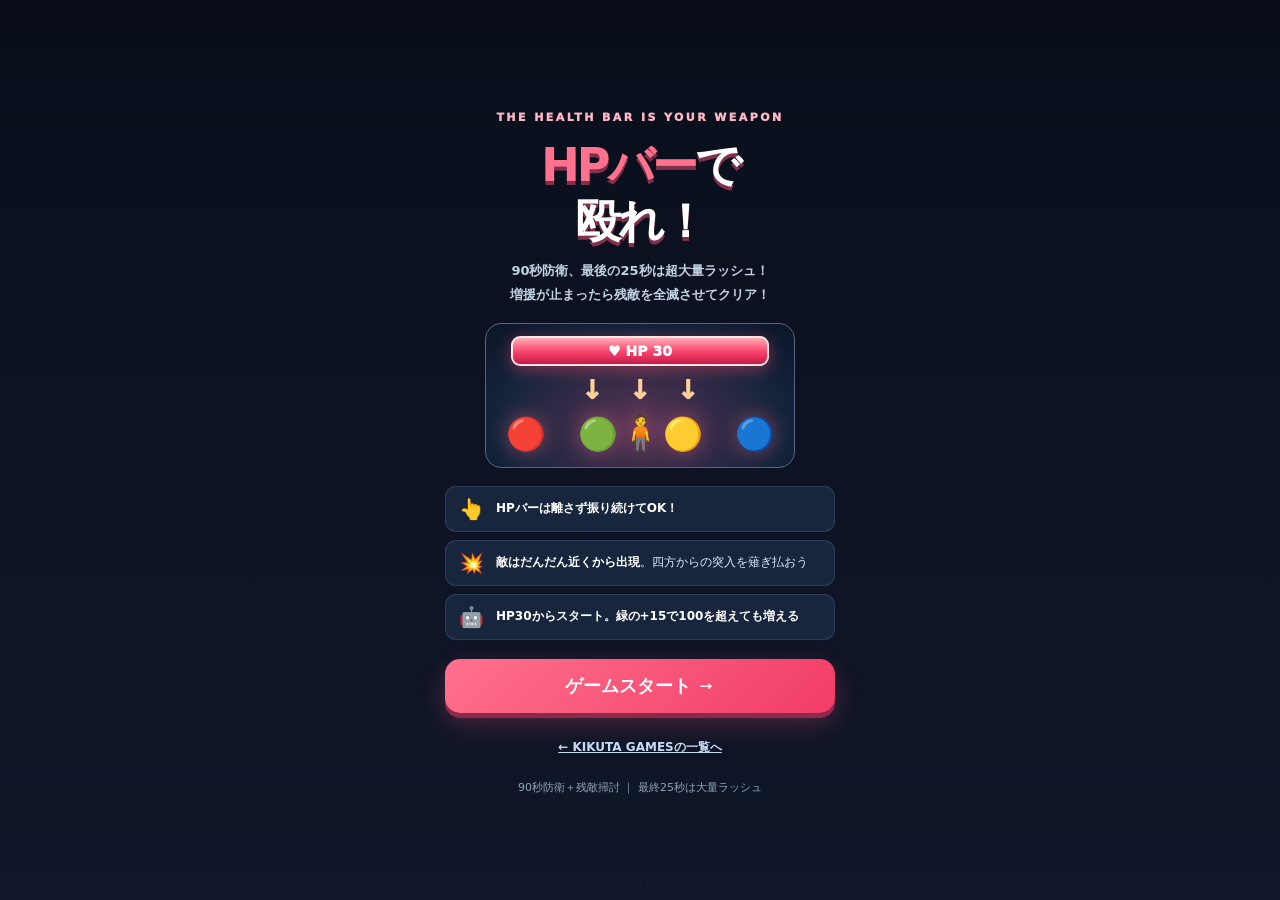
==== commit a6d82898: "Fix enemy approach and projectile tells; add portal exit links" ====
--- a/index.html
+++ b/index.html
@@ -5,6 +5,13 @@
 <meta name="viewport" content="width=device-width,initial-scale=1,viewport-fit=cover">
 <meta name="theme-color" content="#0b1024">
 <meta name="description" content="中央の主人公へ四方八方から迫る敵の大群を、伸びるHPバーで薙ぎ払うアクション。">
+<link rel="canonical" href="https://games.kikuta.dev/hp-bar-smash/">
+<meta property="og:type" content="website">
+<meta property="og:title" content="HPバーで殴れ！">
+<meta property="og:description" content="HPバーを振り回して90秒防衛！迫る敵を薙ぎ払うサバイバルアクション。">
+<meta property="og:url" content="https://games.kikuta.dev/hp-bar-smash/">
+<meta property="og:image" content="https://games.kikuta.dev/site-assets/hp-bar-smash-cover.webp">
+<meta name="twitter:card" content="summary_large_image">
 <title>HPバーで殴れ！</title>
 <style>
 :root{font-family:system-ui,-apple-system,"Hiragino Kaku Gothic ProN","Noto Sans JP",sans-serif;color-scheme:dark}
@@ -43,7 +50,13 @@
 .how-row strong{color:#fff}
 .main-button{width:100%;border:0;border-radius:15px;padding:15px 10px;background:linear-gradient(135deg,#ff718c,#f13c68);color:#fff;font-weight:1000;font-size:18px;box-shadow:0 5px 0 #8e2949,0 10px 26px #ff527044;cursor:pointer;touch-action:manipulation}
 .main-button:active{transform:translateY(3px);box-shadow:0 2px 0 #8e2949}
-.main-button:focus-visible,.icon:focus-visible{outline:3px solid #fff;outline-offset:2px}
+/* アプリのホームとゲーム一覧への戻り口は結果・中断・開始の全画面に固定しておく。 */
+.secondary-button{display:block;width:100%;margin-top:10px;border:1px solid #7890ac75;border-radius:13px;
+padding:12px 10px;background:#202e48;color:#f4f8ff;font:850 14px system-ui;text-decoration:none;cursor:pointer;touch-action:manipulation}
+.secondary-button:hover{background:#2c415f}
+.back-to-games{display:inline-block;margin-top:17px;font:800 12px system-ui;color:#c7dcf5;text-underline-offset:4;padding:9px 12px}
+.back-to-games:hover{color:#fff}
+.main-button:focus-visible,.icon:focus-visible,.secondary-button:focus-visible,.back-to-games:focus-visible{outline:3px solid #fff;outline-offset:2px}
 .sub{font-size:11px;line-height:1.65;color:#91a5bc;margin:14px 0 0}
 .result-title{font-size:36px;font-weight:1000;margin:12px 0 8px}
 .result-score{font-size:52px;color:#ffd18b;font-weight:1000;font-variant-numeric:tabular-nums;margin:0 0 14px}
@@ -76,6 +89,7 @@
    <div class="how-row"><span>🤖</span><p><strong>HP30からスタート。緑の+15で100を超えても増える</strong></p></div>
   </div>
   <button class="main-button" id="start">ゲームスタート →</button>
+  <a class="back-to-games" href="https://games.kikuta.dev/">← KIKUTA GAMESの一覧へ</a>
   <p class="sub">90秒防衛＋残敵掃討 ｜ 最終25秒は大量ラッシュ</p>
  </div>
 </section>
@@ -86,13 +100,17 @@
   <div class="result-score" id="score">0</div>
   <p class="result-detail" id="result-detail"></p>
   <button class="main-button" id="retry">もう一度あそぶ →</button>
+  <button class="secondary-button" id="result-home">ゲームのタイトルへ戻る</button>
+  <a class="back-to-games" href="https://games.kikuta.dev/">← KIKUTA GAMESの一覧へ</a>
   <p class="sub" id="best"></p>
  </div>
 </section>
 <section class="overlay" id="paused" hidden>
  <div class="card"><div class="eyebrow">PAUSED</div><div class="result-title">一時停止</div>
  <p class="result-detail">HPバーは画面上部に戻っています。</p>
- <button class="main-button" id="resume">戦闘に戻る →</button></div>
+ <button class="main-button" id="resume">戦闘に戻る →</button>
+ <button class="secondary-button" id="pause-home">ゲームのタイトルへ戻る</button>
+ <a class="back-to-games" href="https://games.kikuta.dev/">← KIKUTA GAMESの一覧へ</a></div>
 </section>
 </main>
 <script>
@@ -106,14 +124,15 @@
 const lerp=(a,b,t)=>a+(b-a)*t;
 const TAU=Math.PI*2;
 const rand=(a,b)=>a+Math.random()*(b-a);
-// 制限時間までの4段階の増援。最後の25秒は至近距離・大量出現の最終ラッシュ。
+// 初期は画面の外周付近、時間経過で内側へ。spawnMin/Max は可視範囲までの距離の比率。
+// 固定ピクセルでは縦横比で初期から近すぎ、さらにclipで敵が重なるため、方向別の距離を使う。
 const BATTLE_SECONDS=90;
 const CLEANUP_SECONDS=12;
 const WAVES=[
- {name:"開戦",from:0,interval:.75,batch:3,cap:45,speed:40,spawnMin:132,spawnMax:165},
- {name:"包囲拡大",from:15,interval:.64,batch:4,cap:70,speed:53,spawnMin:109,spawnMax:140},
- {name:"猛攻",from:40,interval:.52,batch:6,cap:108,speed:68,spawnMin:87,spawnMax:118},
- {name:"最終ラッシュ",from:65,interval:.32,batch:11,cap:170,speed:96,spawnMin:56,spawnMax:86}
+ {name:"開戦",from:0,interval:1.25,batch:2,cap:28,speed:22,spawnMin:.89,spawnMax:.98},
+ {name:"包囲拡大",from:15,interval:.92,batch:3,cap:58,speed:37,spawnMin:.69,spawnMax:.82},
+ {name:"猛攻",from:40,interval:.59,batch:5,cap:105,speed:57,spawnMin:.48,spawnMax:.61},
+ {name:"最終ラッシュ",from:65,interval:.34,batch:10,cap:170,speed:90,spawnMin:.24,spawnMax:.39}
 ];
 const TYPES={
  runner:{color:"#75c6ff",label:"高速",hp:42,speed:1.15,damage:2},
@@ -154,14 +173,28 @@
 function living(){return g.enemies.filter(e=>e.hp>0);}
 function remaining(){return g.enemies.length;}
 
-// 出現距離をpxで扱い、楕円上への位置固定を撤廃する。
+// 中心から指定方向にまっすぐ進み、可視の戦場矩形に達する距離を取得する。
+// 横長/縦長の画面で同じ「外周から徐々に近づく」感覚を維持する。
+function distanceToArenaEdge(angle){
+ const c=center(),dx=Math.cos(angle),dy=Math.sin(angle);
+ const x=Math.abs(dx)<.00001?Infinity:(dx>0?(W-20-c.x): (20-c.x))/dx;
+ const y=Math.abs(dy)<.00001?Infinity:(dy>0?(H-28-c.y):(homeY()+62-c.y))/dy;
+ return Math.max(24,Math.min(x,y));
+}
+
+// 射手は一定距離で足を止めて弾を撃ち、近接敵だけが主人公へ突入する。
+// 出現は四方の可視外周から開始し、波が進むほど初期距離が短くなる。
 function createEnemy(angle){
  const id=g.nextEnemyId++;
  const choice=Math.random();
  const kind=choice<.64?"runner":choice<.83?"gunner":choice<.94?"guard":"medic";
  const cfg=TYPES[kind],maxHp=cfg.hp+g.wave*5,phase=WAVES[g.wave];
- const radius=rand(phase.spawnMin,phase.spawnMax);
- const stopRadius=g.wave===WAVES.length-1?Math.min(radius-4,20+((id*7)%8)*10):0;
+ const arenaRadius=distanceToArenaEdge(angle);
+ const ranged=kind==="gunner"||kind==="guard";
+ const standOff=ranged?Math.min(108,arenaRadius*.72):0;
+ const radius=Math.min(arenaRadius,Math.max(arenaRadius*rand(phase.spawnMin,phase.spawnMax),
+  ranged?standOff+10:0));
+ const stopRadius=ranged?standOff:(g.wave===WAVES.length-1?Math.min(radius-4,20+((id*7)%8)*5):0);
  const e={
   id,kind,angle,radius,stopRadius,
   hp:maxHp,maxHp,phase:rand(0,TAU),invuln:0,flash:0,
@@ -193,12 +226,13 @@
  g.peakAlive=Math.max(g.peakAlive,remaining());
 }
 
-// 位置計算も真円の距離と角度を使用し、楕円形の見えない移動レーンをなくす。
+// 真円の方向・距離から座標を求める。座標のclampは描画上の保険に限定する。
+// 半径を小数1pxへ丸めると敵が中央へ瞬間移動するため、ノックバック後もpx単位で維持。
 function positionEnemy(e){
  const c=center(),sway=Math.sin((g?.elapsed||0)*1.1+e.phase)*1.7;
  const distance=Math.max(0,e.radius+sway);
- e.x=clamp(c.x+Math.cos(e.angle)*distance,12,W-12);
- e.y=clamp(c.y+Math.sin(e.angle)*distance,homeY()+64,H-22);
+ e.x=clamp(c.x+Math.cos(e.angle)*distance,20,W-20);
+ e.y=clamp(c.y+Math.sin(e.angle)*distance,homeY()+62,H-28);
 }
 
 // 端末回転・画面サイズ変更時にUIと敵の座標を再配置する。
@@ -290,6 +324,16 @@
  $("best").textContent="BEST SCORE： "+best.toLocaleString("ja-JP");
  tone(won?700:230,.26,won?"triangle":"sawtooth",.11,won?950:80);
 }
+// 途中離脱・ゲームオーバー後も一度でゲームのタイトルへ戻れる。
+// 完全なポータル復帰は明示的な一覧リンクに任せ、ブラウザの履歴には依存しない。
+function showTitle(){
+ mode="menu";g=null;
+ $("menu").hidden=false;$("result").hidden=true;$("paused").hidden=true;
+ $("hud").hidden=true;$("foot").hidden=false;
+ $("toast").classList.remove("show");
+}
+$("result-home").addEventListener("click",showTitle);
+$("pause-home").addEventListener("click",showTitle);
 $("start").addEventListener("click",start);
 $("retry").addEventListener("click",start);
 $("pause").addEventListener("click",pause);
@@ -396,7 +440,7 @@
  if(shield){damage=Math.max(12,Math.round(damage*.28));g.guardBlocks++;}
  e.hp=Math.max(0,e.hp-damage);e.invuln=.145;e.flash=.13;
  // ノックバックで一掃した方向の敵が押し戻され、敵の密集を緩和する。
- e.radius=clamp(e.radius+.045,.14,1.45);
+ e.radius=Math.min(distanceToArenaEdge(e.angle),e.radius+Math.min(19,8+speed*.004));
  g.hits++;g.combo=g.elapsed-g.lastHit<2?g.combo+1:1;
  g.maxCombo=Math.max(g.maxCombo,g.combo);g.lastHit=g.elapsed;
  g.score+=damage*8+Math.min(g.combo,16)*45;g.shake=5;g.flash=.06;
@@ -471,18 +515,21 @@
   return;
  }
  if(e.kind==="runner"){
-  e.radius=clamp(e.radius-.045,.085,1.5);
+  // 高速型の追加突進もpx単位の短い移動だけにし、ゼロ距離への瞬間移動を防ぐ。
+  e.radius=Math.max(e.stopRadius,e.radius-8);
   e.nextAction=3.3;
   return;
  }
  // すべての射手が個別に攻撃する。群れ全体の発射制限・同時弾数制限は設けない。
  // 各弾に固有の威力を保持し、着弾した弾を一発ずつ漏れなくHPへ反映する。
  const angle=Math.atan2(g.hero.y-e.y,g.hero.x-e.x);
- const velocity=140+g.wave*10;
+ // 見える発射予兆→発光弾→残像の順に読み取れる速度と寸法にする。
+ const velocity=113+g.wave*6, color=e.kind==="gunner"?"#ff799c":"#ffd281";
  g.bullets.push({
   x:e.x,y:e.y,vx:Math.cos(angle)*velocity,vy:Math.sin(angle)*velocity,
-  r:5.6,life:3.7,damage:projectileDamage(e.kind,g.elapsed)
+  r:7.5,life:3.7,damage:projectileDamage(e.kind,g.elapsed),color
  });
+ spray(e.x,e.y,color,4,48);
  e.nextAction=e.kind==="gunner"?3.1-g.wave*.1:4.0;
 }
 
@@ -492,7 +539,9 @@
   e.invuln=Math.max(0,e.invuln-dt);
   e.flash=Math.max(0,e.flash-dt);
   e.contactCooldown=Math.max(0,e.contactCooldown-dt);
-  const cfg=TYPES[e.kind],speed=WAVES[g.wave].speed*cfg.speed;
+  // 狭い端末で初期接敵時間が短くなりすぎないよう移動速度を補正する。
+  const screenScale=clamp(Math.min(W/390,H/844),.70,1);
+  const cfg=TYPES[e.kind],speed=WAVES[g.wave].speed*cfg.speed*screenScale;
   e.radius=Math.max(e.stopRadius,e.radius-dt*speed);
   e.angle+=Math.sin(g.elapsed*.5+e.phase)*dt*.045;
   e.entryDelay=Math.max(0,e.entryDelay-dt);
@@ -697,6 +746,14 @@
   const t=TYPES[e.kind],flash=e.flash>0,ready=e.nextAction<.55;
   ctx.save();ctx.translate(e.x,e.y);
   if(e.entryDelay>0)glow(0,0,radius*3.2,t.color+"a5");
+  if((e.kind==="gunner"||e.kind==="guard")&&e.nextAction<.85&&e.nextAction>0){
+   ctx.save();ctx.rotate(Math.atan2(g.hero.y-e.y,g.hero.x-e.x));
+   ctx.strokeStyle=e.kind==="gunner"?"#ff799c99":"#ffd28199";
+   ctx.lineWidth=1.8;ctx.setLineDash([6,7]);
+   ctx.beginPath();ctx.moveTo(radius,0);
+   ctx.lineTo(Math.hypot(g.hero.x-e.x,g.hero.y-e.y)-16,0);ctx.stroke();
+   ctx.setLineDash([]);ctx.restore();
+  }
   if(ready)glow(0,0,radius*2.5,t.color+"7d");
   if(flash)glow(0,0,radius*2.7,"#ffffff83");
   ctx.fillStyle="#07102098";ctx.beginPath();ctx.ellipse(0,radius+5,radius*1.12,4,0,0,TAU);ctx.fill();
@@ -757,8 +814,14 @@
 // 弾・回復コア・ヒット演出を重ね、同時表示数の上限でモバイルの描画負荷を抑える。
 function drawEffects(){
  for(const b of g.bullets){
-  ctx.fillStyle="#ffba86";ctx.beginPath();ctx.arc(b.x,b.y,b.r,0,TAU);ctx.fill();
-  ctx.strokeStyle="#ff6688";ctx.lineWidth=1.6;ctx.stroke();
+  // 発射源から着弾まで追える光跡と輪郭。敵の色に合わせて射線を区別する。
+  const length=23,speed=Math.hypot(b.vx,b.vy)||1;
+  ctx.strokeStyle=b.color+"b3";ctx.lineWidth=b.r*1.35;ctx.lineCap="round";
+  ctx.beginPath();ctx.moveTo(b.x-b.vx/speed*length,b.y-b.vy/speed*length);
+  ctx.lineTo(b.x,b.y);ctx.stroke();
+  glow(b.x,b.y,19,b.color+"77");
+  ctx.fillStyle="#fff9e4";ctx.beginPath();ctx.arc(b.x,b.y,b.r*.78,0,TAU);ctx.fill();
+  ctx.strokeStyle=b.color;ctx.lineWidth=2.7;ctx.stroke();
  }
  for(const o of g.pickups){
   const pulse=1+Math.sin(g.elapsed*6)*.15;
